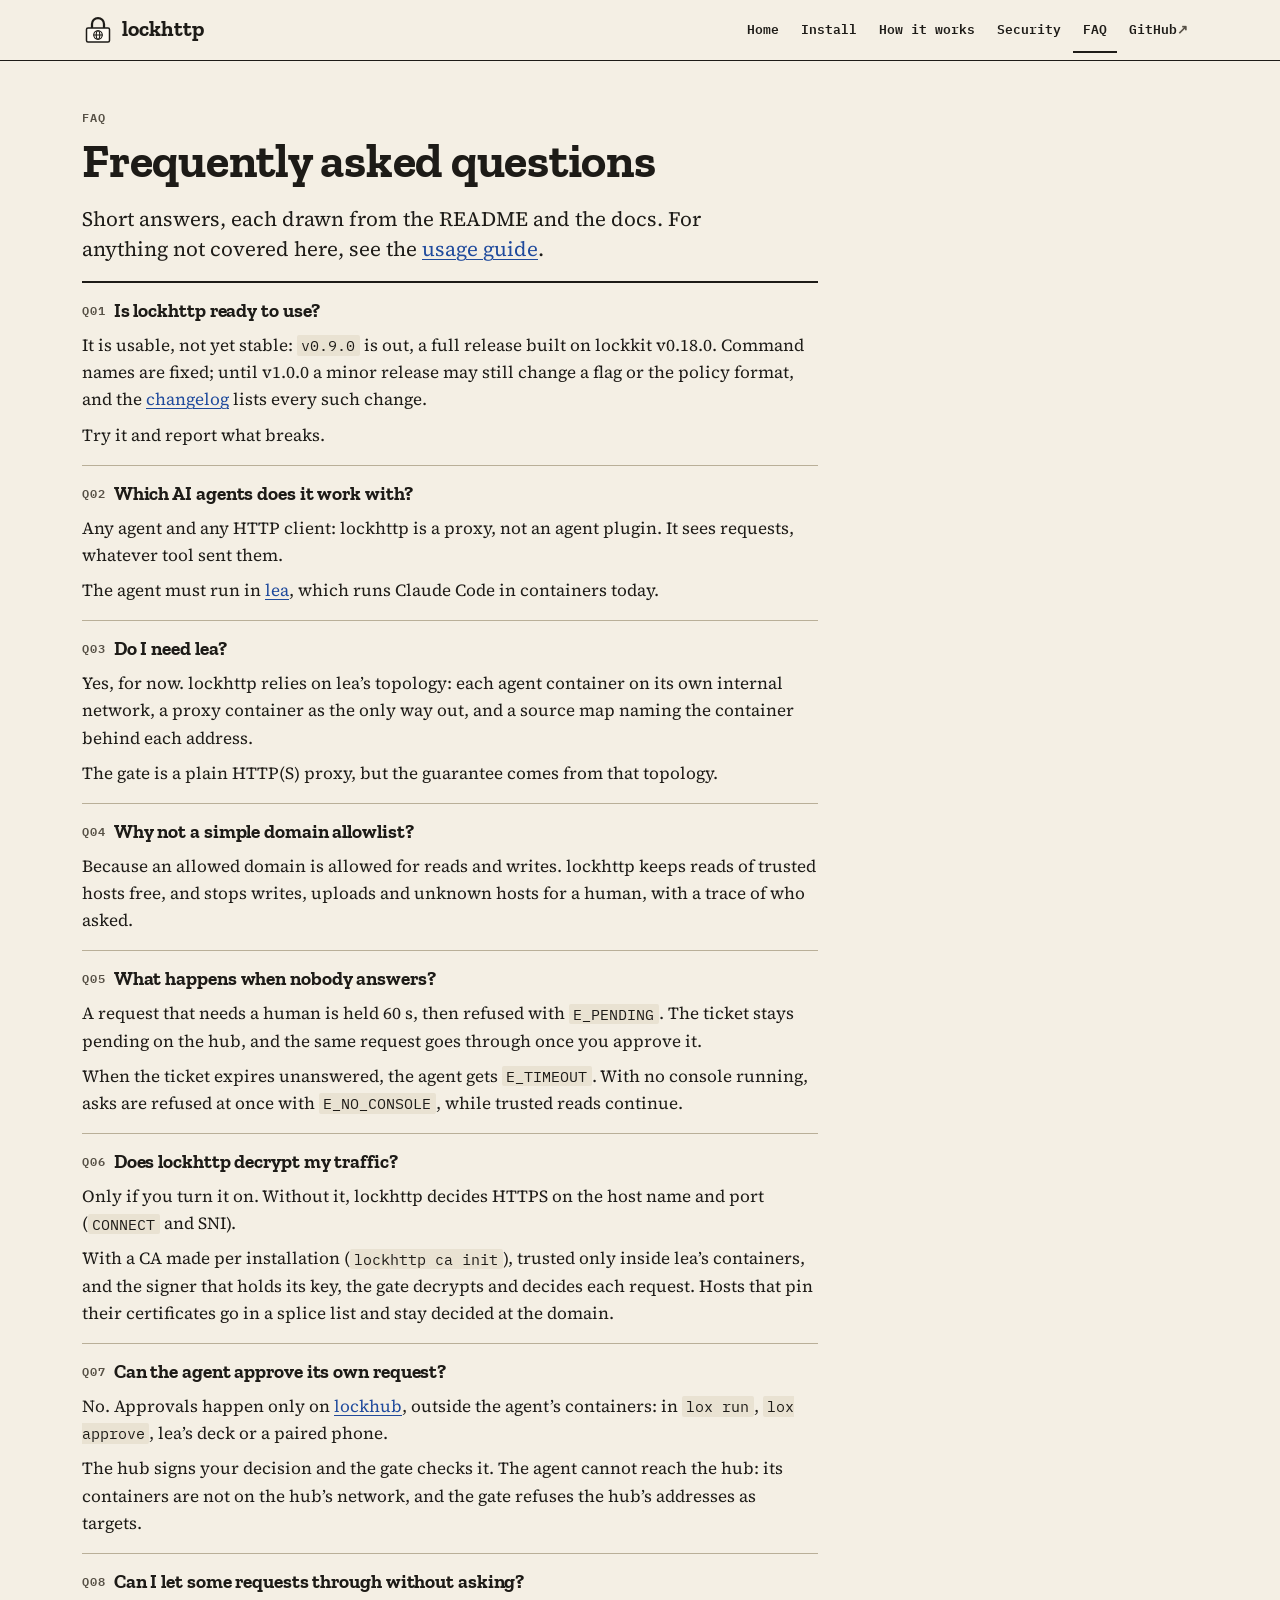
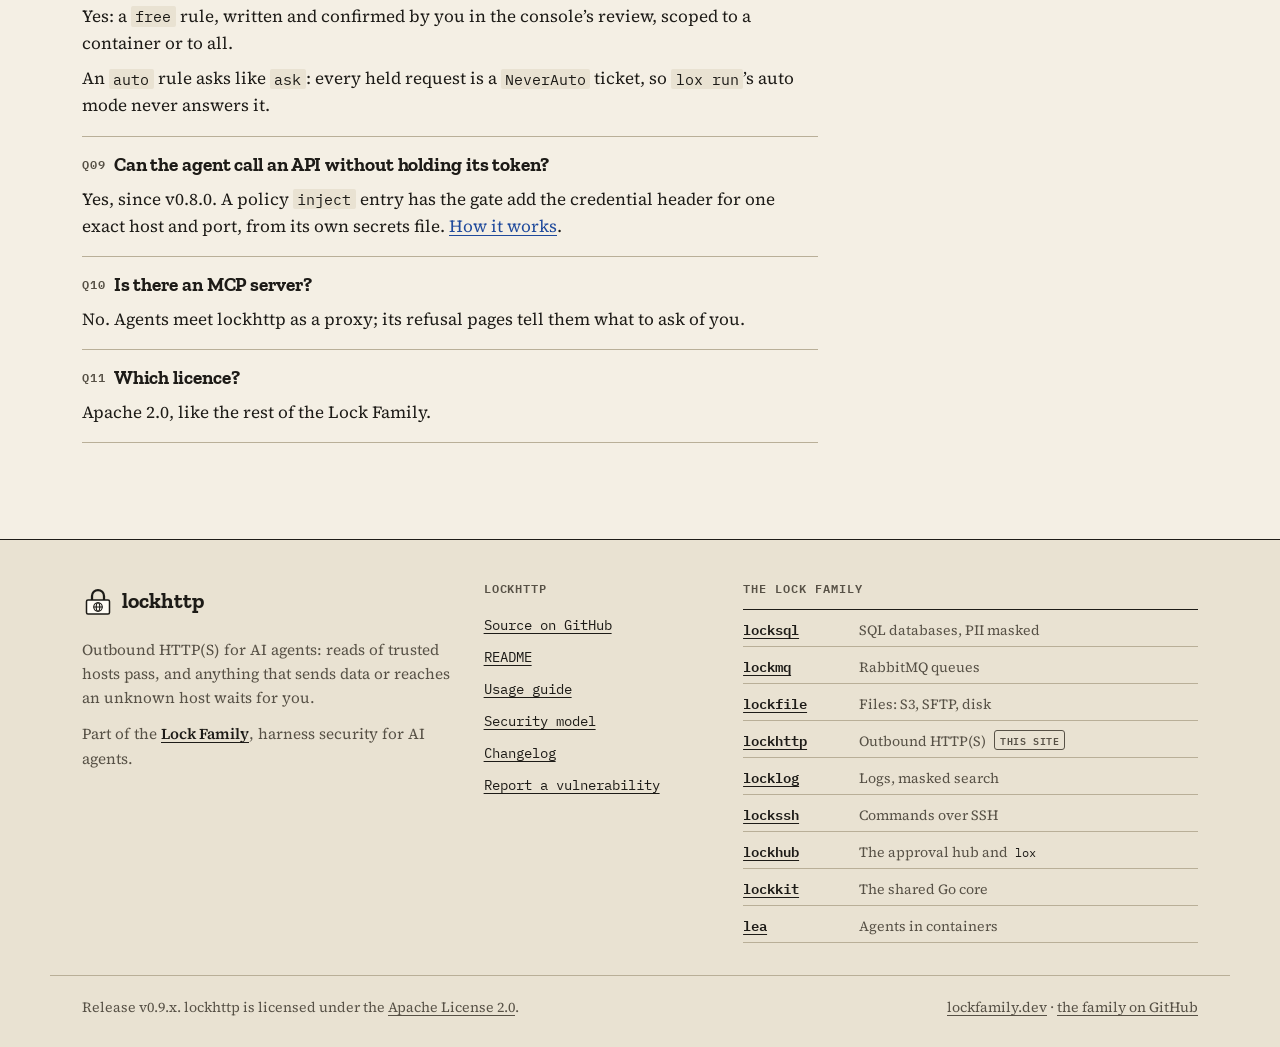
==== site/faq/index.html @ b7f98ff8 "chore(release): prepare v0.9.0 Move the Unreleased changelog entries to 0.9.0 with the breaking and " ====
<!doctype html>
<html lang="en">
<head>
  <meta charset="utf-8">
  <meta name="viewport" content="width=device-width, initial-scale=1">
  <title>lockhttp FAQ</title>
  <meta name="description" content="Short answers about lockhttp: lea, agents, allowlists, unanswered requests, TLS decryption, self-approval, free rules, credentials and the licence.">
  <meta name="color-scheme" content="light dark">
  <meta name="theme-color" content="#f4efe4" media="(prefers-color-scheme: light)">
  <meta name="theme-color" content="#16140f" media="(prefers-color-scheme: dark)">
  <link rel="canonical" href="https://lockhttp.com/faq/">
  <meta property="og:type" content="website">
  <meta property="og:site_name" content="lockhttp">
  <meta property="og:title" content="lockhttp FAQ">
  <meta property="og:description" content="Short answers about lockhttp: lea, agents, allowlists, unanswered requests, TLS decryption, self-approval, free rules, credentials and the licence.">
  <meta property="og:url" content="https://lockhttp.com/faq/">
  <meta property="og:image" content="https://lockhttp.com/assets/og.png">
  <meta property="og:image:type" content="image/png">
  <meta property="og:image:width" content="1200">
  <meta property="og:image:height" content="630">
  <meta property="og:image:alt" content="lockhttp: your agent browses, you hold the key.">
  <meta property="og:locale" content="en_US">
  <meta name="twitter:card" content="summary_large_image">
  <meta name="twitter:title" content="lockhttp FAQ">
  <meta name="twitter:description" content="Short answers about lockhttp: lea, agents, allowlists, unanswered requests, TLS decryption, self-approval, free rules, credentials and the licence.">
  <meta name="twitter:image" content="https://lockhttp.com/assets/og.png">
  <meta name="twitter:image:alt" content="lockhttp: your agent browses, you hold the key.">
  <link rel="icon" href="../assets/logo.svg" type="image/svg+xml">
  <link rel="apple-touch-icon" href="../assets/apple-touch-icon.png">
  <link rel="preload" href="../assets/fonts/zilla-slab-700.woff2" as="font" type="font/woff2" crossorigin>
  <link rel="preload" href="../assets/fonts/source-serif-4-400.woff2" as="font" type="font/woff2" crossorigin>
  <link rel="stylesheet" href="../assets/tokens.css">
  <link rel="stylesheet" href="../assets/lock-site.css">
  <script src="../assets/anchors.js" defer></script>
  <script src="../assets/copy.js" defer></script>
</head>
<body>
  <a class="skip-link" href="#main">Skip to content</a>
  <header class="site-header">
    <div class="wrap">
      <a class="brand" href="../"><img src="../assets/logo.svg" alt="" width="32" height="32"><span class="wordmark">lockhttp</span></a>
      <nav class="site-nav" aria-label="Main">
        <ul>
          <li><a href="../">Home</a></li>
          <li><a href="../install/">Install</a></li>
          <li><a href="../how-it-works/">How it works</a></li>
          <li><a href="../security/">Security</a></li>
          <li><a href="../faq/" aria-current="page">FAQ</a></li>
          <li><a href="https://github.com/DavidGodefroid/lockhttp">GitHub</a></li>
        </ul>
      </nav>
    </div>
  </header>
  <main id="main" tabindex="-1">
    <div class="wrap">

<p class="eyebrow">FAQ</p>
<h1>Frequently asked questions</h1>
<p class="lead prose">Short answers, each drawn from the README and the docs. For anything not covered here, see the <a href="https://github.com/DavidGodefroid/lockhttp/blob/main/docs/usage.md">usage guide</a>.</p>
<div class="faq prose">
<section aria-labelledby="ready">
  <h2 id="ready">Is lockhttp ready to use?</h2>
  <p>It is usable, not yet stable: <code>v0.9.0</code> is out, a full release built on lockkit v0.18.0. Command names are fixed; until v1.0.0 a minor release may still change a flag or the policy format, and the <a href="https://github.com/DavidGodefroid/lockhttp/blob/main/CHANGELOG.md">changelog</a> lists every such change.</p>
  <p>Try it and report what breaks.</p>
</section>
<section aria-labelledby="agents">
  <h2 id="agents">Which AI agents does it work with?</h2>
  <p>Any agent and any HTTP client: lockhttp is a proxy, not an agent plugin. It sees requests, whatever tool sent them.</p>
  <p>The agent must run in <a href="https://github.com/DavidGodefroid/lea">lea</a>, which runs Claude Code in containers today.</p>
</section>
<section aria-labelledby="lea">
  <h2 id="lea">Do I need lea?</h2>
  <p>Yes, for now. lockhttp relies on lea’s topology: each agent container on its own internal network, a proxy container as the only way out, and a source map naming the container behind each address.</p>
  <p>The gate is a plain HTTP(S) proxy, but the guarantee comes from that topology.</p>
</section>
<section aria-labelledby="allowlist">
  <h2 id="allowlist">Why not a simple domain allowlist?</h2>
  <p>Because an allowed domain is allowed for reads and writes. lockhttp keeps reads of trusted hosts free, and stops writes, uploads and unknown hosts for a human, with a trace of who asked.</p>
</section>
<section aria-labelledby="unanswered">
  <h2 id="unanswered">What happens when nobody answers?</h2>
  <p>A request that needs a human is held 60 s, then refused with <code>E_PENDING</code>. The ticket stays pending on the hub, and the same request goes through once you approve it.</p>
  <p>When the ticket expires unanswered, the agent gets <code>E_TIMEOUT</code>. With no console running, asks are refused at once with <code>E_NO_CONSOLE</code>, while trusted reads continue.</p>
</section>
<section aria-labelledby="decrypt">
  <h2 id="decrypt">Does lockhttp decrypt my traffic?</h2>
  <p>Only if you turn it on. Without it, lockhttp decides HTTPS on the host name and port (<code>CONNECT</code> and SNI).</p>
  <p>With a CA made per installation (<code>lockhttp ca init</code>), trusted only inside lea’s containers, and the signer that holds its key, the gate decrypts and decides each request. Hosts that pin their certificates go in a splice list and stay decided at the domain.</p>
</section>
<section aria-labelledby="self">
  <h2 id="self">Can the agent approve its own request?</h2>
  <p>No. Approvals happen only on <a href="https://github.com/DavidGodefroid/lockhub">lockhub</a>, outside the agent’s containers: in <code>lox run</code>, <code>lox approve</code>, lea’s deck or a paired phone.</p>
  <p>The hub signs your decision and the gate checks it. The agent cannot reach the hub: its containers are not on the hub’s network, and the gate refuses the hub’s addresses as targets.</p>
</section>
<section aria-labelledby="free">
  <h2 id="free">Can I let some requests through without asking?</h2>
  <p>Yes: a <code>free</code> rule, written and confirmed by you in the console’s review, scoped to a container or to all.</p>
  <p>An <code>auto</code> rule asks like <code>ask</code>: every held request is a <code>NeverAuto</code> ticket, so <code>lox run</code>’s auto mode never answers it.</p>
</section>
<section aria-labelledby="tokens">
  <h2 id="tokens">Can the agent call an API without holding its token?</h2>
  <p>Yes, since v0.8.0. A policy <code>inject</code> entry has the gate add the credential header for one exact host and port, from its own secrets file. <a href="../how-it-works/#inject">How it works</a>.</p>
</section>
<section aria-labelledby="mcp">
  <h2 id="mcp">Is there an MCP server?</h2>
  <p>No. Agents meet lockhttp as a proxy; its refusal pages tell them what to ask of you.</p>
</section>
<section aria-labelledby="licence">
  <h2 id="licence">Which licence?</h2>
  <p>Apache 2.0, like the rest of the Lock Family.</p>
</section>
</div>

    </div>
  </main>
  <footer class="site-footer">
    <div class="wrap footer-grid">
      <div class="footer-about">
        <a class="brand" href="../"><img src="../assets/logo.svg" alt="" width="32" height="32"><span class="wordmark">lockhttp</span></a>
        <p>Outbound HTTP(S) for AI agents: reads of trusted hosts pass, and anything that sends data or reaches an unknown host waits for you.</p>
        <p class="family-link">Part of the <a href="https://lockfamily.dev">Lock Family</a>, harness security for AI agents.</p>
      </div>
      <nav aria-labelledby="footer-lock">
        <h2 id="footer-lock">lockhttp</h2>
        <ul>
          <li><a href="https://github.com/DavidGodefroid/lockhttp">Source on GitHub</a></li>
          <li><a href="https://github.com/DavidGodefroid/lockhttp/blob/main/README.md">README</a></li>
          <li><a href="https://github.com/DavidGodefroid/lockhttp/blob/main/docs/usage.md">Usage guide</a></li>
          <li><a href="https://github.com/DavidGodefroid/lockhttp/blob/main/docs/security-model.md">Security model</a></li>
          <li><a href="https://github.com/DavidGodefroid/lockhttp/blob/main/CHANGELOG.md">Changelog</a></li>
          <li><a href="https://github.com/DavidGodefroid/lockhttp/blob/main/SECURITY.md">Report a vulnerability</a></li>
        </ul>
      </nav>
      <nav class="family-strip" aria-labelledby="footer-family">
        <h2 id="footer-family">The Lock Family</h2>
        <ul>
          <li data-lock="locksql"><a href="https://github.com/DavidGodefroid/locksql">locksql</a><span>SQL databases, PII masked</span></li>
          <li data-lock="lockmq"><a href="https://github.com/DavidGodefroid/lockmq">lockmq</a><span>RabbitMQ queues</span></li>
          <li data-lock="lockfile"><a href="https://github.com/DavidGodefroid/lockfile">lockfile</a><span>Files: S3, SFTP, disk</span></li>
          <li data-lock="lockhttp" aria-current="true"><a href="https://github.com/DavidGodefroid/lockhttp">lockhttp</a><span>Outbound HTTP(S)</span></li>
          <li data-lock="locklog"><a href="https://github.com/DavidGodefroid/locklog">locklog</a><span>Logs, masked search</span></li>
          <li data-lock="lockssh"><a href="https://github.com/DavidGodefroid/lockssh">lockssh</a><span>Commands over SSH</span></li>
          <li data-lock="lockhub"><a href="https://github.com/DavidGodefroid/lockhub">lockhub</a><span>The approval hub and <code>lox</code></span></li>
          <li data-lock="lockkit"><a href="https://github.com/DavidGodefroid/lockkit">lockkit</a><span>The shared Go core</span></li>
          <li data-lock="lea"><a href="https://github.com/DavidGodefroid/lea">lea</a><span>Agents in containers</span></li>
        </ul>
      </nav>
    </div>
    <div class="wrap footer-bottom">
      <p>Release v0.9.x. lockhttp is licensed under the <a href="https://github.com/DavidGodefroid/lockhttp/blob/main/LICENSE">Apache License 2.0</a>.</p>
      <p><a href="https://lockfamily.dev">lockfamily.dev</a> · <a href="https://github.com/DavidGodefroid/lockfamily">the family on GitHub</a></p>
    </div>
  </footer>
</body>
</html>
---- site/assets/tokens.css ----
/* Lock Family identity tokens: "the signed ticket".
   Fonts, colours, spacing for lockfamily.dev and the per-tool sites.
   Self-hosted fonts (SIL OFL 1.1, assets/fonts/), no third-party request.
   docs/identity.md documents every token; tests/test_site.py keeps the
   two in step and checks the WCAG AA contrast of the pairs it lists. */

@font-face {
  font-family: "Zilla Slab";
  src: url("fonts/zilla-slab-700.woff2") format("woff2");
  font-weight: 700; font-style: normal; font-display: swap;
}
@font-face {
  font-family: "Source Serif 4";
  src: url("fonts/source-serif-4-400.woff2") format("woff2");
  font-weight: 400; font-style: normal; font-display: swap;
}
@font-face {
  font-family: "Source Serif 4";
  src: url("fonts/source-serif-4-400-italic.woff2") format("woff2");
  font-weight: 400; font-style: italic; font-display: swap;
}
@font-face {
  font-family: "Source Serif 4";
  src: url("fonts/source-serif-4-600.woff2") format("woff2");
  font-weight: 600; font-style: normal; font-display: swap;
}
@font-face {
  font-family: "IBM Plex Mono";
  src: url("fonts/ibm-plex-mono-400.woff2") format("woff2");
  font-weight: 400; font-style: normal; font-display: swap;
}
@font-face {
  font-family: "IBM Plex Mono";
  src: url("fonts/ibm-plex-mono-600.woff2") format("woff2");
  font-weight: 600; font-style: normal; font-display: swap;
}

:root {
  /* type */
  --font-display: "Zilla Slab", "Rockwell", "Roboto Slab", Georgia, serif;
  --font-text: "Source Serif 4", "Iowan Old Style", "Palatino Linotype", Georgia, serif;
  --font-mono: "IBM Plex Mono", ui-monospace, SFMono-Regular, Menlo, Consolas, monospace;

  /* paper (light): a printed ticket on a desk */
  --paper: #f4efe4;    /* page */
  --paper-2: #e9e2d2;  /* stub, tinted bands */
  --card: #fffcf5;     /* the ticket's face */
  --ink: #1d1b17;      /* text, logos */
  --ink-2: #575146;    /* secondary text, control borders */
  --rule: #b9af98;     /* ledger lines, perforations (decorative) */
  --sign: #1f4a9c;     /* signature ink: links, a human's decision */
  --stamp: #a8201a;    /* the denial stamp */
  --auto: #2d6a35;     /* approved by a rule */
  --asked: #8a5300;    /* waiting for you */
  --mask: #0e6158;     /* masked values, the hub */
  --agent: #2a55a8;    /* the agent's request */
  --term-bg: #1a1814;  /* lox run: a real terminal, dark in both themes */
  --term-text: #e2e8f0;
  --term-dim: #94a3b8;

  /* space: a 4px base */
  --s-1: 4px; --s-2: 8px; --s-3: 12px; --s-4: 16px;
  --s-5: 24px; --s-6: 32px; --s-7: 48px; --s-8: 72px;
  --gutter: 16px;
  --measure: 40rem;
  --radius: 3px;       /* paper has corners */
  --rule-w: 1px;
  --perf: 2px dashed var(--rule);
  color-scheme: light;
}

/* carbon (dark): designed on its own, a carbon copy, warm, not navy */
@media (prefers-color-scheme: dark) {
  :root {
    --paper: #16140f;
    --paper-2: #1f1c16;
    --card: #25221b;
    --ink: #ede6d6;
    --ink-2: #b2a994;
    --rule: #4a4438;
    --sign: #a3bdff;
    --stamp: #ff9384;
    --auto: #7fcf8a;
    --asked: #e8b860;
    --mask: #6fd9c8;
    --agent: #89b4fa;
    --term-bg: #0e0d0a;
    color-scheme: dark;
  }
}

@media (min-width: 768px) { :root { --gutter: 32px; } }
---- site/assets/lock-site.css ----
/* lock-site.css: the shared stylesheet of the Lock sites (locksql, lockmq,
   lockfile, lockhttp, locklog). Identical bytes in every Lock repo.

   The family identity, "a printed ticket that a human signs":
   lockfamily/docs/identity.md. Link tokens.css first (fonts, colours,
   space), then this file. No build step, no third-party request.

   It styles the shared shell (header, hero, install box, footer, family
   strip) and every content class the Lock sites use, under their old names,
   so a site migrates by swapping the stylesheet and its header, hero and
   footer, not by rewriting its pages. See the kit's KIT.md. */

/* ---------- base ---------- */

*, *::before, *::after { box-sizing: border-box; }
html { -webkit-text-size-adjust: 100%; text-size-adjust: 100%; }
body {
  margin: 0;
  background: var(--paper);
  color: var(--ink);
  font: 400 1.0625rem/1.6 var(--font-text);
  font-kerning: normal;
  overflow-wrap: break-word;
  overflow-x: hidden;
}
img, svg, video { max-width: 100%; height: auto; }
a { color: var(--sign); text-underline-offset: 3px; text-decoration-thickness: 1px; }
a:hover { text-decoration-thickness: 2px; }
:focus-visible { outline: 3px solid var(--sign); outline-offset: 3px; }
[id] { scroll-margin-top: 5rem; }

h1, h2, h3 {
  font-family: var(--font-display); font-weight: 700; line-height: 1.12;
  letter-spacing: -0.005em; text-wrap: balance;
}
h1 { font-size: clamp(2rem, 1.4rem + 2.6vw, 3rem); margin: var(--s-7) 0 var(--s-4); max-width: 24ch; }
h2 { font-size: clamp(1.5rem, 1.2rem + 1.2vw, 2.1rem); margin: var(--s-8) 0 var(--s-4); max-width: 30ch; }
h3 { font-size: 1.25rem; margin: var(--s-6) 0 var(--s-2); }
h1 code, h2 code, h3 code { font-size: 0.82em; font-weight: 600; }
p, ul, ol { margin: 0 0 var(--s-4); }
li + li { margin-top: var(--s-1); }
strong { font-weight: 600; }

code, kbd, pre { font-family: var(--font-mono); }
code { font-size: 0.86em; }
:not(pre) > code {
  padding: 0.05em 0.3em; border-radius: 2px;
  background: var(--paper-2); color: var(--ink);
  overflow-wrap: anywhere;
}
kbd {
  display: inline-block; padding: 0 0.4em; line-height: 1.4; font-size: 0.86em;
  border: 1px solid var(--ink-2); border-bottom-width: 2px; border-radius: var(--radius);
  background: var(--card); color: var(--ink);
}

.wrap { width: 100%; max-width: 1180px; margin: 0 auto; padding: 0 var(--gutter); }
main { display: block; outline: none; padding-bottom: var(--s-7); counter-reset: clause; }
.prose { max-width: 44rem; }
.prose > :last-child { margin-bottom: 0; }

/* A printed form's label: mono, small, spaced capitals. */
.label, .eyebrow, caption, .site-footer h2 {
  font: 600 0.75rem/1.4 var(--font-mono); letter-spacing: 0.08em; text-transform: uppercase; color: var(--ink-2);
}

.visually-hidden {
  position: absolute !important; width: 1px; height: 1px; margin: -1px; padding: 0; border: 0;
  overflow: hidden; clip: rect(0 0 0 0); white-space: nowrap;
}
.skip-link {
  position: absolute; left: var(--s-2); top: -60px; z-index: 100;
  background: var(--ink); color: var(--paper); padding: var(--s-2) var(--s-3);
  font: 600 0.9rem var(--font-mono);
}
.skip-link:focus { top: var(--s-2); }

/* ---------- header: a ruled band, like a form's letterhead ---------- */

.site-header { position: sticky; top: 0; z-index: 50; background: var(--paper); border-bottom: 1px solid var(--ink); }
.site-header .wrap {
  display: flex; flex-wrap: wrap; align-items: center; justify-content: space-between;
  gap: 0 var(--s-5); min-height: 60px;
}
.brand {
  display: inline-flex; align-items: center; gap: var(--s-2); min-height: 44px;
  color: var(--ink); text-decoration: none; flex: none;
}
.brand img { width: 32px; height: 32px; }
.wordmark { font: 700 1.35rem/1 var(--font-display); letter-spacing: 0; color: var(--ink); }
.wordmark span { color: inherit; }
.brand:hover .wordmark { text-decoration: underline; text-decoration-thickness: 2px; text-underline-offset: 4px; }

.site-nav ul { display: flex; gap: 2px; margin: 0; padding: 0; list-style: none; }
.site-nav li + li { margin-top: 0; }
.site-nav a {
  display: inline-flex; align-items: center; min-height: 44px; padding: 0 10px;
  color: var(--ink); text-decoration: none; white-space: nowrap;
  font: 600 0.8rem/1.4 var(--font-mono);
  border-bottom: 2px solid transparent; margin-bottom: -1px;
}
.site-nav a:hover { text-decoration: underline; }
.site-nav a[aria-current="page"] { border-bottom-color: var(--ink); }
.site-nav a[href^="http"]::after { content: " \2197"; color: var(--ink-2); }

/* Phones: the brand on one row, the navigation on a second row that scrolls
   sideways in its own box (a fade on the right edge hints at more links). */
@media (max-width: 47.99rem) {
  .site-header .wrap { padding-top: var(--s-1); }
  .site-nav { width: calc(100% + 2 * var(--gutter)); margin: 0 calc(-1 * var(--gutter)); border-top: 1px solid var(--rule); }
  .site-nav ul {
    overflow-x: auto; padding: 0 2.5rem 0 calc(var(--gutter) - 10px); scrollbar-width: none;
    -webkit-mask-image: linear-gradient(to right, #000 calc(100% - 2.5rem), transparent);
    mask-image: linear-gradient(to right, #000 calc(100% - 2.5rem), transparent);
  }
  .site-nav ul::-webkit-scrollbar { display: none; }
  .site-nav li { flex: none; }
}

/* ---------- page head (h1 of an inner page) ---------- */

main > .wrap > h1:first-child, main > .wrap > .eyebrow:first-child { margin-top: var(--s-7); }
main > .wrap > .eyebrow:first-child + h1 { margin-top: var(--s-2); }
.lead { font-size: clamp(1.1rem, 1rem + 0.35vw, 1.3rem); line-height: 1.5; max-width: 40rem; color: var(--ink); }
.prose .lead, .lead.prose { margin-bottom: var(--s-4); }

/* ---------- sections: numbered, like the clauses of a document ---------- */

main section > h2:not(.visually-hidden) { padding-top: var(--s-2); border-top: 2px solid var(--ink); max-width: none; }
main section > h2:not(.visually-hidden)::before {
  counter-increment: clause; content: counter(clause, decimal-leading-zero);
  display: block; margin-bottom: var(--s-3);
  font: 600 0.75rem/1.4 var(--font-mono); letter-spacing: 0.08em; color: var(--ink-2);
}
main section > h2:not(.visually-hidden) > .heading-anchor { font-family: var(--font-mono); }

/* ---------- hero ---------- */

.hero {
  display: grid; gap: var(--s-6); align-items: start;
  padding: clamp(var(--s-6), 6vw, var(--s-8)) 0 var(--s-5);
}
.hero > * { min-width: 0; }
@media (min-width: 980px) {
  .hero:has(> .hero-aside) { grid-template-columns: minmax(0, 1.12fr) minmax(0, 1fr); gap: var(--s-7); }
}
.hero h1 { font-size: clamp(2.2rem, 1.3rem + 3.4vw, 3.6rem); line-height: 1.04; margin: var(--s-3) 0 var(--s-5); max-width: 16ch; }
.hero h1 .key { color: var(--sign); }
.hero .lead { margin-bottom: var(--s-5); }
.hero .intro { color: var(--ink-2); max-width: 40rem; }
.hero-aside { margin: 0; }
@media (min-width: 980px) { .hero-aside { margin-top: var(--s-7); } }

.eyebrow { margin: 0; }
.eyebrow a { color: inherit; text-decoration: none; }
.eyebrow a:hover { color: var(--ink); text-decoration: underline; }
.badge {
  display: inline-block; margin-right: var(--s-2); padding: 1px 6px;
  border: 1px solid var(--ink); border-radius: var(--radius);
  color: var(--ink); background: var(--card); letter-spacing: 0.04em;
}

.actions { display: flex; flex-wrap: wrap; gap: var(--s-2); margin: var(--s-5) 0; }
.button {
  display: inline-flex; align-items: center; min-height: 44px; padding: 0 var(--s-4);
  border: 1px solid var(--ink); border-radius: var(--radius);
  background: var(--card); color: var(--ink); text-decoration: none;
  font: 600 0.85rem/1.2 var(--font-mono);
}
.button:hover { background: var(--paper-2); text-decoration: underline; }
.button.primary { background: var(--ink); color: var(--paper); }
.button.primary:hover { background: var(--ink); color: var(--paper); text-decoration: underline; }
.button[href^="http"]::after { content: "\00a0\2197"; }

/* One line under the hero: the family and its one hub. */
.hub-line, .family-line {
  max-width: 44rem; margin: 0; padding: var(--s-3) 0 0; border-top: var(--perf);
  color: var(--ink-2); font-size: 0.95rem;
}
.hub-line a, .family-line a { color: var(--ink); }
.hub-line code { background: var(--card); }

.facts { display: flex; flex-wrap: wrap; gap: var(--s-2); margin: var(--s-4) 0 0; padding: 0; list-style: none; }
.facts li {
  margin: 0; padding: 2px 8px; border: 1px solid var(--rule); border-radius: var(--radius);
  font: 0.78rem/1.6 var(--font-mono); color: var(--ink-2); background: var(--card);
}

/* ---------- install box: a terminal with a Copy button (assets/copy.js) ---------- */

.install { max-width: 40rem; margin: 0 0 var(--s-4); }
.install-head {
  display: flex; align-items: center; justify-content: space-between; gap: var(--s-3);
  min-height: 40px; padding: 0 var(--s-2) 0 var(--s-4);
  background: var(--term-bg); color: var(--term-dim);
  border: 1px solid var(--ink); border-bottom: 1px dashed #4a4438; border-radius: var(--radius) var(--radius) 0 0;
  font: 600 0.72rem/1.4 var(--font-mono); letter-spacing: 0.08em; text-transform: uppercase;
}
.install pre {
  margin: 0; border: 1px solid var(--ink); border-top: 0; border-radius: 0 0 var(--radius) var(--radius);
  font-size: 0.86rem; line-height: 1.75; padding: var(--s-3) var(--s-4);
}
.install .cmd::before { content: "$ "; color: var(--term-dim); user-select: none; -webkit-user-select: none; }
.install-note { margin: var(--s-2) 0 0; font-size: 0.92rem; color: var(--ink-2); }
.copy {
  display: inline-flex; align-items: center; gap: 6px; min-height: 32px; padding: 0 10px;
  border: 1px solid #575146; border-radius: var(--radius); background: transparent; color: var(--term-text);
  font: 600 0.75rem/1 var(--font-mono); letter-spacing: 0.04em; text-transform: none; cursor: pointer;
}
.copy:hover { border-color: var(--term-text); }
.copy:focus-visible { outline: 3px solid #a3bdff; outline-offset: 2px; }
.copy[data-state="done"] { color: #7fcf8a; border-color: #7fcf8a; }
.copy[data-state="fail"] { color: #e8b860; border-color: #e8b860; }

/* ---------- code, terminals, diagrams ---------- */

pre {
  margin: 0 0 var(--s-5); padding: var(--s-3) var(--s-4); max-width: 100%; overflow-x: auto;
  background: var(--term-bg); color: var(--term-text);
  border: 1px solid var(--rule); border-radius: var(--radius);
  font-size: 0.82rem; line-height: 1.6; tab-size: 4;
}
pre code { font-size: inherit; color: inherit; background: none; padding: 0; }
pre:focus-visible { outline-offset: 3px; }
pre.term { border-color: var(--ink); }
.cmt, .term .c { color: var(--term-dim); }
/* An ASCII diagram is a drawing on paper, not a terminal. */
pre.diagram {
  background: var(--card); color: var(--ink); border: 1px solid var(--ink);
  line-height: 1.2; font-size: 0.8rem;
  /* The family's Latin-subset mono has no box-drawing glyphs: a system mono
     that has them keeps the boxes aligned. */
  font-family: Menlo, Consolas, "DejaVu Sans Mono", "Liberation Mono", ui-monospace, monospace;
}

figure { margin: 0 0 var(--s-5); }
figcaption { margin-top: var(--s-2); font-size: 0.92rem; color: var(--ink-2); max-width: 44rem; }

blockquote {
  margin: var(--s-5) 0; padding: var(--s-2) 0 var(--s-2) var(--s-4); max-width: 44rem;
  border-left: 3px double var(--sign);
  font: 400 italic 1.2rem/1.5 var(--font-text); color: var(--ink);
}
blockquote p { margin: 0; }

.notice {
  display: block; max-width: 44rem; margin: 0 0 var(--s-4); padding: var(--s-3) var(--s-4);
  background: var(--card); border: 1px solid var(--ink); border-left-width: 4px; border-radius: var(--radius);
  font-size: 0.98rem;
}
.notice > :last-child { margin-bottom: 0; }

/* ---------- the ticket (optional hero aside), from lockfamily ---------- */

.ticket { margin: 0; position: relative; }
.ticket-face, .ticket-stub { background: var(--card); border: 1px solid var(--ink); position: relative; }
.ticket-face { padding: var(--s-4) var(--s-4) var(--s-5); border-bottom: 0; border-radius: var(--radius) var(--radius) 0 0; }
.ticket-stub {
  padding: var(--s-4); border-top: var(--perf); border-radius: 0 0 var(--radius) var(--radius);
  font-size: 0.92rem; color: var(--ink-2);
}
.ticket-stub p { margin: 0 0 var(--s-2); }
.ticket-stub p:last-child { margin: 0; }
.ticket-stub::before, .ticket-stub::after {
  content: ""; position: absolute; top: -11px; width: 20px; height: 20px; border-radius: 50%;
  background: var(--paper); border: 1px solid var(--ink);
}
.ticket-stub::before { left: -11px; clip-path: inset(0 0 0 50%); }
.ticket-stub::after { right: -11px; clip-path: inset(0 50% 0 0); }
.ticket-head {
  display: flex; flex-wrap: wrap; justify-content: space-between; gap: var(--s-1) var(--s-3);
  margin: 0 0 var(--s-3); padding-bottom: var(--s-2); border-bottom: 2px solid var(--ink);
  font: 600 0.8rem/1.4 var(--font-mono); letter-spacing: 0.06em; text-transform: uppercase;
}
.ticket-fields { margin: 0; display: grid; grid-template-columns: repeat(2, minmax(0, 1fr)); gap: 0 var(--s-4); }
.ticket-fields > div { padding: var(--s-2) 0; border-bottom: 1px solid var(--rule); min-width: 0; }
.ticket-fields .wide { grid-column: 1 / -1; }
.ticket-fields dt { font: 600 0.7rem/1.4 var(--font-mono); letter-spacing: 0.08em; text-transform: uppercase; color: var(--ink-2); }
.ticket-fields dd { margin: 2px 0 0; font-size: 0.98rem; }
.ticket-fields code { font-size: 0.82rem; white-space: pre-wrap; background: none; padding: 0; }
.ticket figcaption { margin-top: var(--s-3); }
.masked { color: var(--mask); font-weight: 600; }
.stamp {
  display: inline-block; margin: var(--s-4) 0 0; padding: var(--s-1) var(--s-3);
  border: 3px double var(--sign); color: var(--sign); border-radius: var(--radius);
  font: 600 0.9rem/1.5 var(--font-mono); letter-spacing: 0.06em; text-transform: uppercase;
  transform: rotate(-3deg); transform-origin: left center;
  animation: stamp 0.5s cubic-bezier(.2, 1.4, .4, 1) 0.8s both;
}
.stamp.denied { border-color: var(--stamp); color: var(--stamp); }
.stamp kbd { text-transform: none; font-size: 0.85em; border-color: var(--sign); color: var(--sign); }
@keyframes stamp { from { opacity: 0; transform: rotate(-3deg) scale(1.6); } to { opacity: 1; transform: rotate(-3deg) scale(1); } }

/* ---------- demo (video, image, animated SVG) ---------- */

.demo-section { margin-top: var(--s-6); }
/* The demo spans the page column, never taller than the window minus the
   header, so it is seen whole. */
figure.demo {
  width: min(100%, calc((100vh - 7rem) * 1700 / 940));
  width: min(100%, calc((100svh - 7rem) * 1700 / 940));
  margin: 0 auto var(--s-5);
}
figure.demo video, figure.demo img {
  display: block; width: 100%; height: auto;
  border: 1px solid var(--ink); border-radius: var(--radius); background: var(--term-bg);
}
figure.demo video { aspect-ratio: 1700 / 940; }
figure.demo figcaption { margin: var(--s-3) auto 0; max-width: 46rem; text-align: center; }
.demo-link { display: block; border-radius: var(--radius); }
.demo-frame { border-radius: var(--radius); background: var(--term-bg); }
.demo-hint { display: none; }
@media (max-width: 40rem) {
  .demo-frame { overflow-x: auto; overscroll-behavior-x: contain; }
  .demo-frame img { width: 56.25rem; max-width: none; }
  .demo-hint { display: block; margin: var(--s-2) 0 0; color: var(--ink-2); font-size: 0.9rem; text-align: center; }
}

/* ---------- lists of things: ledgers (rows between rules), not cards ---------- */

.cards {
  display: grid; gap: 0 var(--s-6); margin: var(--s-5) 0 var(--s-4); padding: 0; list-style: none;
  grid-template-columns: repeat(auto-fill, minmax(min(100%, 20rem), 1fr));
  border-top: 1px solid var(--ink);
}
.cards.cols-3 { grid-template-columns: repeat(auto-fill, minmax(min(100%, 17rem), 1fr)); }
.cards > li {
  position: relative; margin: 0; padding: var(--s-4) 0 var(--s-4) 2.6rem;
  border-bottom: 1px solid var(--rule);
}
.cards .icon {
  position: absolute; left: 0; top: var(--s-4); width: 1.8rem; height: 1.8rem;
  display: grid; place-items: center; font-size: 1.05rem; line-height: 1;
  border: 1px solid var(--rule); border-radius: var(--radius); background: var(--card);
  filter: grayscale(1); opacity: 0.85;
}
.cards > li:not(:has(.icon)) { padding-left: 0; }
.cards h3 { margin: 0 0 var(--s-1); font: 600 1rem/1.4 var(--font-mono); }
.cards h3 a { color: var(--ink); }
.cards p { margin: 0; color: var(--ink-2); font-size: 0.98rem; }
.cards p + p { margin-top: var(--s-2); }

/* The family as cards (older pages): name, line, "you are here". */
.cards.family { grid-template-columns: repeat(auto-fill, minmax(min(100%, 15rem), 1fr)); }
.cards.family > li[aria-current] h3 a { color: var(--ink); }
.here {
  display: inline-block; margin-left: var(--s-2); padding: 0 6px; vertical-align: 1px;
  border: 1px solid var(--ink); border-radius: var(--radius);
  font: 600 0.68rem/1.6 var(--font-mono); letter-spacing: 0.06em; text-transform: uppercase; color: var(--ink);
}

/* Numbered steps: a ledger with mono numbers. */
ol.steps { list-style: none; padding: 0; counter-reset: st; border-top: 1px solid var(--rule); }
ol.steps > li {
  counter-increment: st; position: relative; margin: 0;
  padding: var(--s-3) 0 var(--s-3) 2.4rem; border-bottom: 1px solid var(--rule);
}
ol.steps > li::before {
  content: counter(st) "."; position: absolute; left: 0; top: var(--s-3);
  font: 600 0.85rem/1.9 var(--font-mono); color: var(--ink-2);
}
ol.steps > li > :last-child { margin-bottom: 0; }
ol.steps pre { margin: var(--s-2) 0 0; }

/* Further reading. */
.more { max-width: 44rem; border-top: 2px solid var(--ink); }
.more ul { list-style: none; margin: 0; padding: 0; }
.more li { margin: 0; padding: var(--s-3) 0; border-bottom: 1px solid var(--rule); }
.more a { font-family: var(--font-mono); font-weight: 600; font-size: 0.92rem; }
.link-line a { display: inline-flex; align-items: center; min-height: 44px; }

/* ---------- tables ---------- */

.prose + .table-wrap, p + .table-wrap { margin-top: var(--s-5); }
.table-wrap { max-width: 100%; overflow-x: auto; margin: 0 0 var(--s-5); border-top: 2px solid var(--ink); }
table { border-collapse: collapse; width: 100%; font-size: 0.95rem; }
caption { text-align: left; caption-side: top; padding: var(--s-2) 0; }
th, td { padding: var(--s-2) var(--s-3) var(--s-2) 0; text-align: left; vertical-align: top; border-bottom: 1px solid var(--rule); }
thead th {
  font: 600 0.72rem/1.4 var(--font-mono); letter-spacing: 0.06em; text-transform: uppercase; color: var(--ink-2);
  border-bottom: 1px solid var(--ink); vertical-align: bottom;
}
tbody th { font-weight: 600; }
tbody tr:hover { background: var(--card); }
.table-wrap code { white-space: nowrap; }
td.yes, td.no, td.partial { white-space: nowrap; font: 600 0.85rem/1.6 var(--font-mono); }
td.yes { color: var(--auto); }
td.no { color: var(--stamp); }
td.partial { color: var(--asked); }
td.yes::before { content: "\2713\00a0"; }
td.no::before { content: "\2715\00a0"; }
td.partial::before { content: "~\00a0"; }
.compare td { min-width: 7rem; }
.compare th[scope="row"] { min-width: 11rem; }
.engines td, .engines th { min-width: 9rem; }
.engines td:first-child, .engines th:first-child { min-width: 0; }

/* ---------- known limits: the fine print, kept in view ---------- */

.limits {
  margin: var(--s-8) 0 var(--s-5); padding: 0 var(--s-5) var(--s-5);
  background: var(--card); border: 1px solid var(--ink); border-radius: var(--radius);
}
main .limits > h2:not(.visually-hidden) { margin-top: 0; padding-top: var(--s-4); border-top: 0; }
main .limits > h2:not(.visually-hidden)::before {
  content: counter(clause, decimal-leading-zero) " \00b7  fine print";
  white-space: pre; color: var(--asked);
}
.limits h3 { font-size: 1.1rem; }
@media (max-width: 40rem) { .limits { padding: 0 var(--s-4) var(--s-4); } }

/* ---------- FAQ ---------- */

.faq { max-width: 46rem; border-top: 2px solid var(--ink); }
.faq > section { padding: var(--s-4) 0; border-bottom: 1px solid var(--rule); }
main .faq section > h2:not(.visually-hidden) {
  margin: 0 0 var(--s-2); padding: 0; border: 0; font-size: 1.2rem; line-height: 1.3;
}
main .faq section > h2:not(.visually-hidden)::before {
  display: inline; margin: 0 var(--s-2) 0 0; content: "Q" counter(clause, decimal-leading-zero);
  font-size: 0.72rem; vertical-align: 2px;
}
.faq p { margin: 0; }
.faq p + p { margin-top: var(--s-2); }

/* ---------- section links (assets/anchors.js) ---------- */

.has-anchor { cursor: pointer; }
.heading-anchor {
  padding: 0.75rem 1.1rem; margin-left: calc(0.3em - 1.1rem);
  color: var(--ink-2); font: 600 0.7em var(--font-mono); text-decoration: none;
  opacity: 0; transition: opacity 0.15s ease;
}
.has-anchor:hover .heading-anchor, .heading-anchor:focus-visible { opacity: 1; color: var(--sign); }
@media (hover: none) { .heading-anchor { opacity: 0.5; } }
.anchor-toast {
  position: fixed; left: 50%; bottom: var(--s-5); z-index: 60; transform: translateX(-50%);
  padding: var(--s-2) var(--s-3); border-radius: var(--radius);
  background: var(--ink); color: var(--paper); font: 600 0.85rem var(--font-mono);
  opacity: 0; pointer-events: none; transition: opacity 0.2s ease;
}
.anchor-toast:empty { display: none; }
.anchor-toast.is-visible { opacity: 1; }

/* ---------- footer: the family strip, the Lock's links, the licence ---------- */

.site-footer { margin-top: var(--s-7); border-top: 1px solid var(--ink); background: var(--paper-2); font-size: 0.95rem; }
.site-footer .footer-grid { display: grid; gap: var(--s-6); padding-top: 40px; padding-bottom: var(--s-6); }
@media (min-width: 720px) { .site-footer .footer-grid { grid-template-columns: 1fr 1fr; } .footer-about { grid-column: 1 / -1; } }
@media (min-width: 1040px) { .site-footer .footer-grid { grid-template-columns: 1.3fr 0.8fr 1.6fr; } .footer-about { grid-column: auto; } }
.footer-about p { margin: var(--s-3) 0 0; color: var(--ink-2); max-width: 26rem; }
.footer-about .family-link a { color: var(--ink); font-weight: 600; }
.site-footer h2 { margin: 0 0 var(--s-3); }
.site-footer ul { list-style: none; margin: 0; padding: 0; }
.site-footer li { margin: 0; }
.site-footer li a { display: inline-flex; align-items: center; min-height: 32px; color: var(--ink); font: 0.88rem var(--font-mono); }
.family-strip ul { border-top: 1px solid var(--ink); }
.family-strip li {
  display: grid; grid-template-columns: 6.5rem minmax(0, 1fr); gap: 0 var(--s-3); align-items: baseline;
  padding: 2px 0; border-bottom: 1px solid var(--rule);
}
.family-strip li a { font-weight: 600; }
.family-strip li span { color: var(--ink-2); font-size: 0.88rem; }
.family-strip li[aria-current] span::after {
  content: "this site"; margin-left: var(--s-2); padding: 0 5px; vertical-align: 1px;
  border: 1px solid var(--ink-2); border-radius: var(--radius);
  font: 600 0.62rem/1.5 var(--font-mono); letter-spacing: 0.06em; text-transform: uppercase;
}
.footer-bottom {
  display: flex; flex-wrap: wrap; justify-content: space-between; gap: var(--s-2) var(--s-5);
  padding-top: 20px; padding-bottom: 28px; border-top: 1px solid var(--rule); color: var(--ink-2); font-size: 0.88rem;
}
.footer-bottom p { margin: 0; }
.footer-bottom a { color: inherit; }
/* Older footers: a plain list of links and lines. */
.site-footer > .wrap > ul { display: flex; flex-wrap: wrap; gap: 0 var(--s-5); padding-top: var(--s-5); }
.site-footer > .wrap > p { color: var(--ink-2); }

/* ---------- small screens, motion, print ---------- */

@media (max-width: 40rem) {
  h2 { margin-top: var(--s-7); }
  .hero h1 br { display: none; }
  .ticket-fields { grid-template-columns: 1fr; }
}
@media (prefers-reduced-motion: no-preference) { html { scroll-behavior: smooth; } }
@media (prefers-reduced-motion: reduce) {
  *, *::before, *::after { animation: none !important; transition: none !important; }
}
@media print {
  .site-header { position: static; }
  .site-nav, .skip-link, .actions, .copy { display: none; }
  pre { white-space: pre-wrap; }
}

/* ---------- decision words: approved by a rule, asked, denied ---------- */

.status {
  display: inline-block; padding: 0 6px; border: 1px solid currentColor; border-radius: var(--radius);
  font: 600 0.7rem/1.6 var(--font-mono); letter-spacing: 0.06em; text-transform: uppercase; white-space: nowrap;
}
.status.auto { color: var(--auto); }
.status.asked { color: var(--asked); }
.status.denied { color: var(--stamp); }
.status.you { color: var(--sign); }
.ticket-fields dd .status { margin-right: var(--s-2); }
.ticket-fields dd .note { display: block; margin-top: 2px; color: var(--ink-2); font-size: 0.9rem; }
@media (max-width: 40rem) {
  /* Long commands wrap instead of hiding behind a scroll on a phone. */
  .install pre { white-space: pre-wrap; overflow-wrap: anywhere; }
}
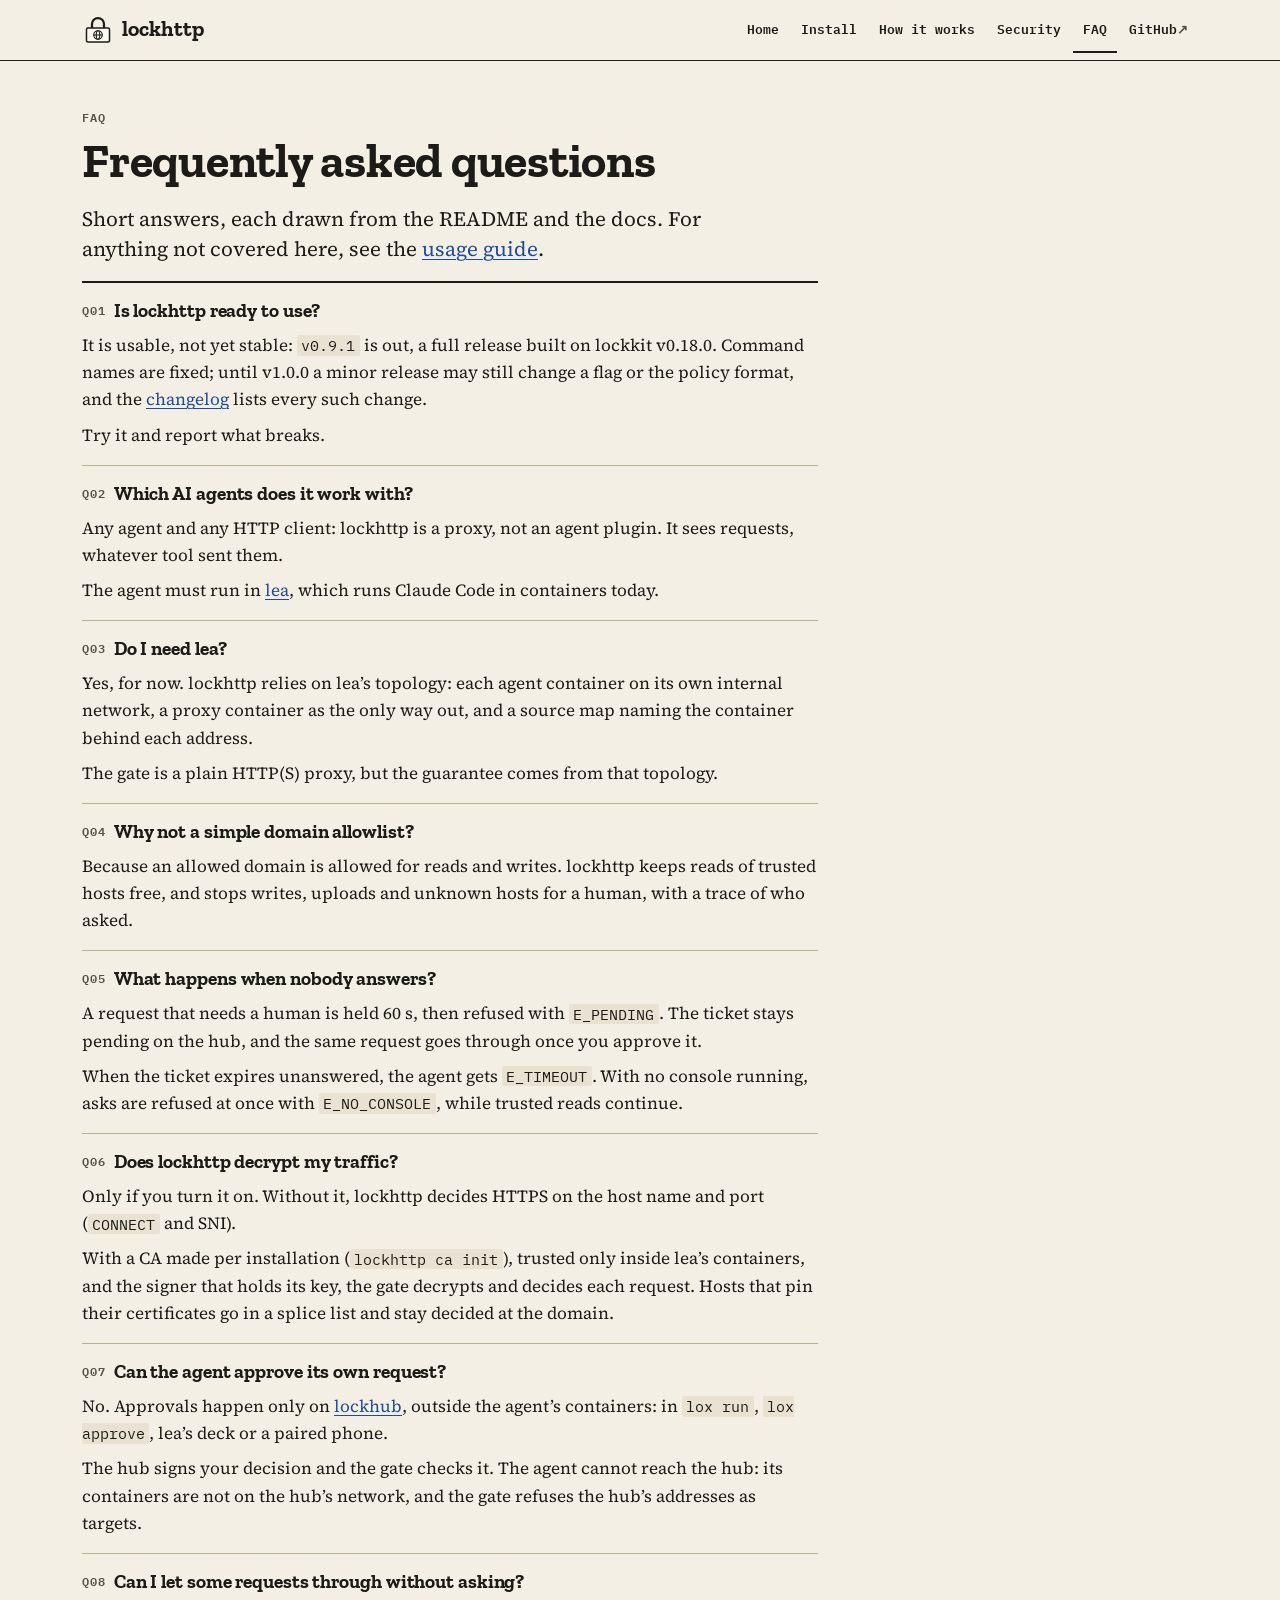
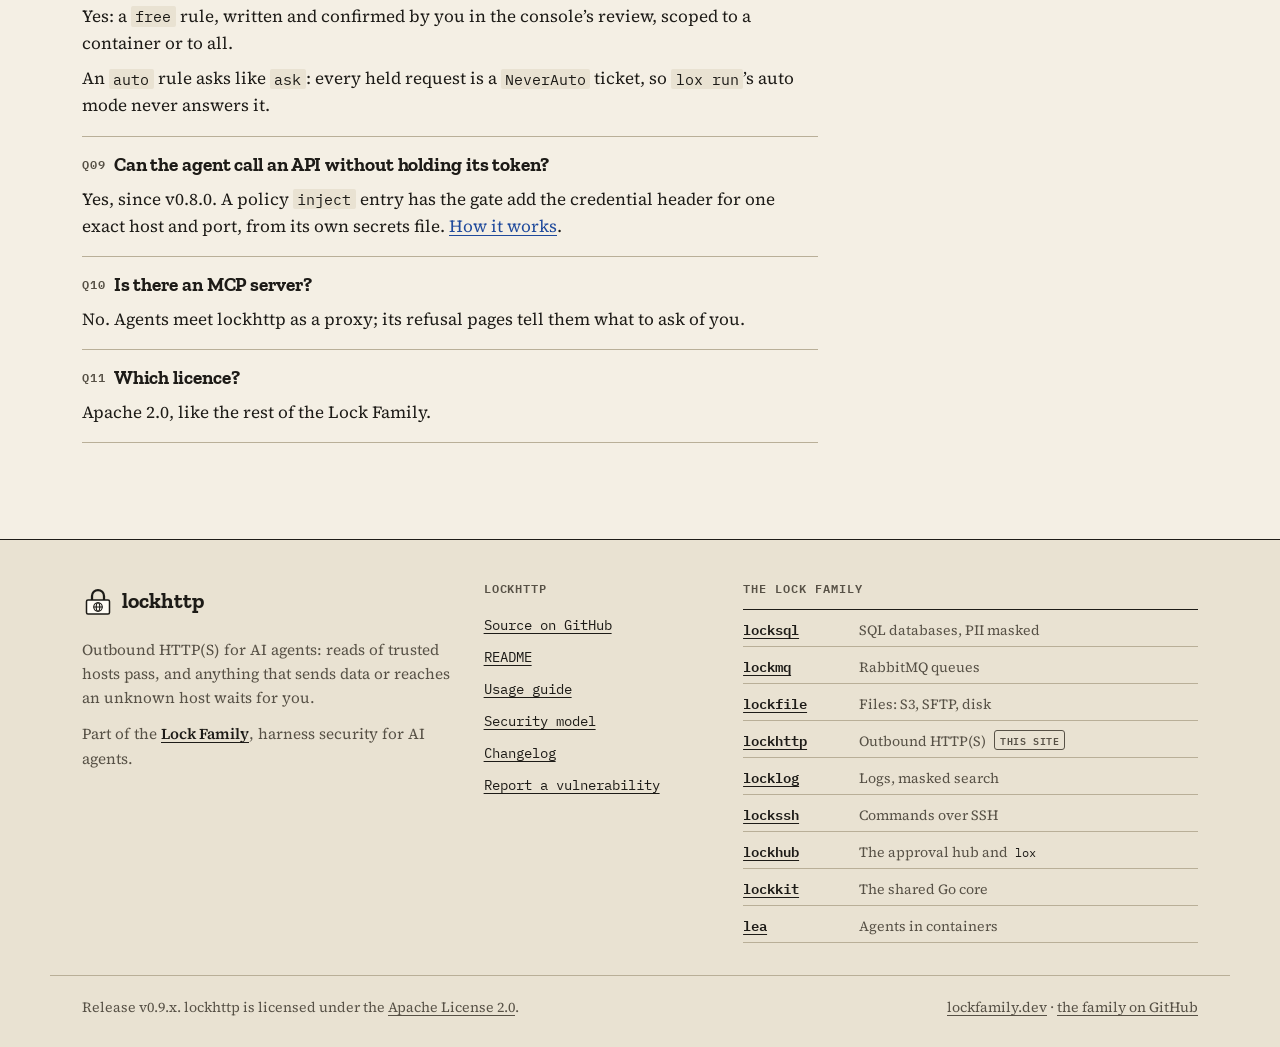
==== commit ae00904d: "chore(release): prepare v0.9.1 Move the Unreleased changelog entries to 0.9.1 (launcher mounts the m" ====
--- a/site/faq/index.html
+++ b/site/faq/index.html
@@ -60,7 +60,7 @@
 <div class="faq prose">
 <section aria-labelledby="ready">
   <h2 id="ready">Is lockhttp ready to use?</h2>
-  <p>It is usable, not yet stable: <code>v0.9.0</code> is out, a full release built on lockkit v0.18.0. Command names are fixed; until v1.0.0 a minor release may still change a flag or the policy format, and the <a href="https://github.com/DavidGodefroid/lockhttp/blob/main/CHANGELOG.md">changelog</a> lists every such change.</p>
+  <p>It is usable, not yet stable: <code>v0.9.1</code> is out, a full release built on lockkit v0.18.0. Command names are fixed; until v1.0.0 a minor release may still change a flag or the policy format, and the <a href="https://github.com/DavidGodefroid/lockhttp/blob/main/CHANGELOG.md">changelog</a> lists every such change.</p>
   <p>Try it and report what breaks.</p>
 </section>
 <section aria-labelledby="agents">
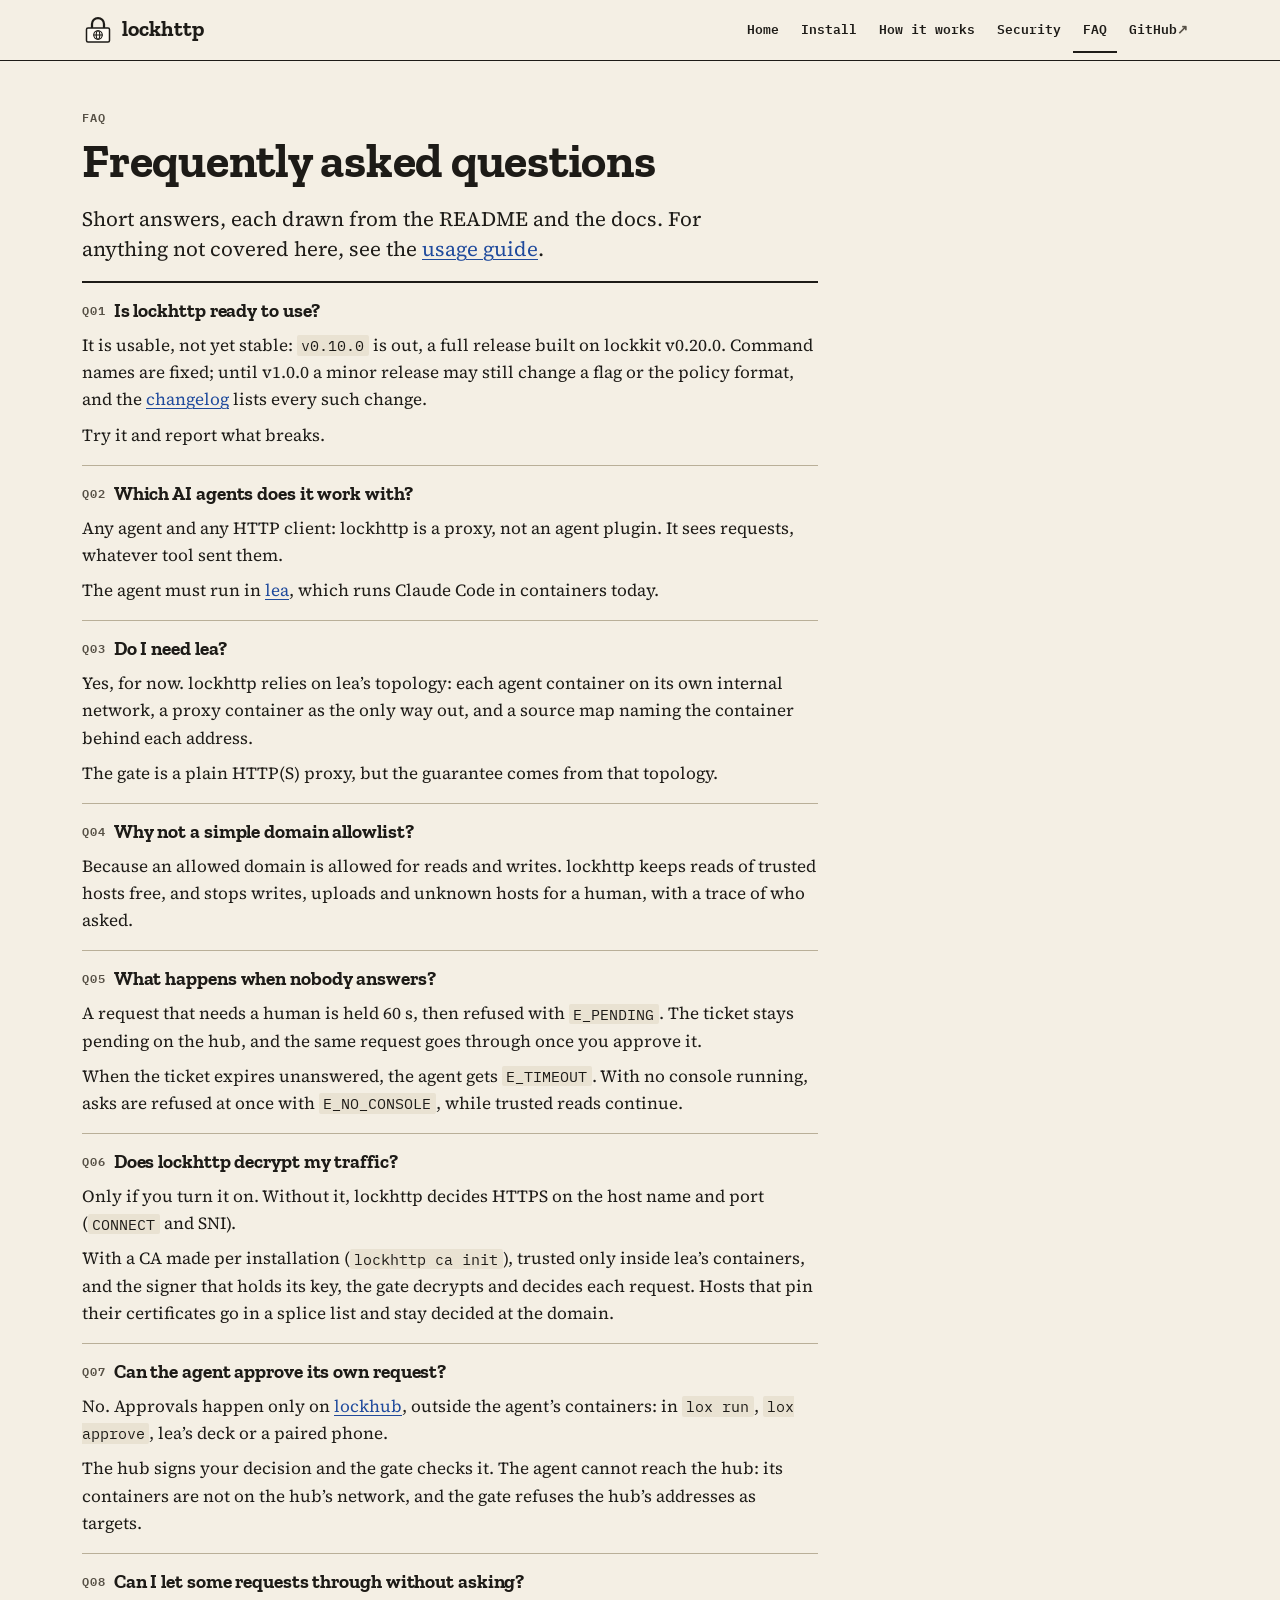
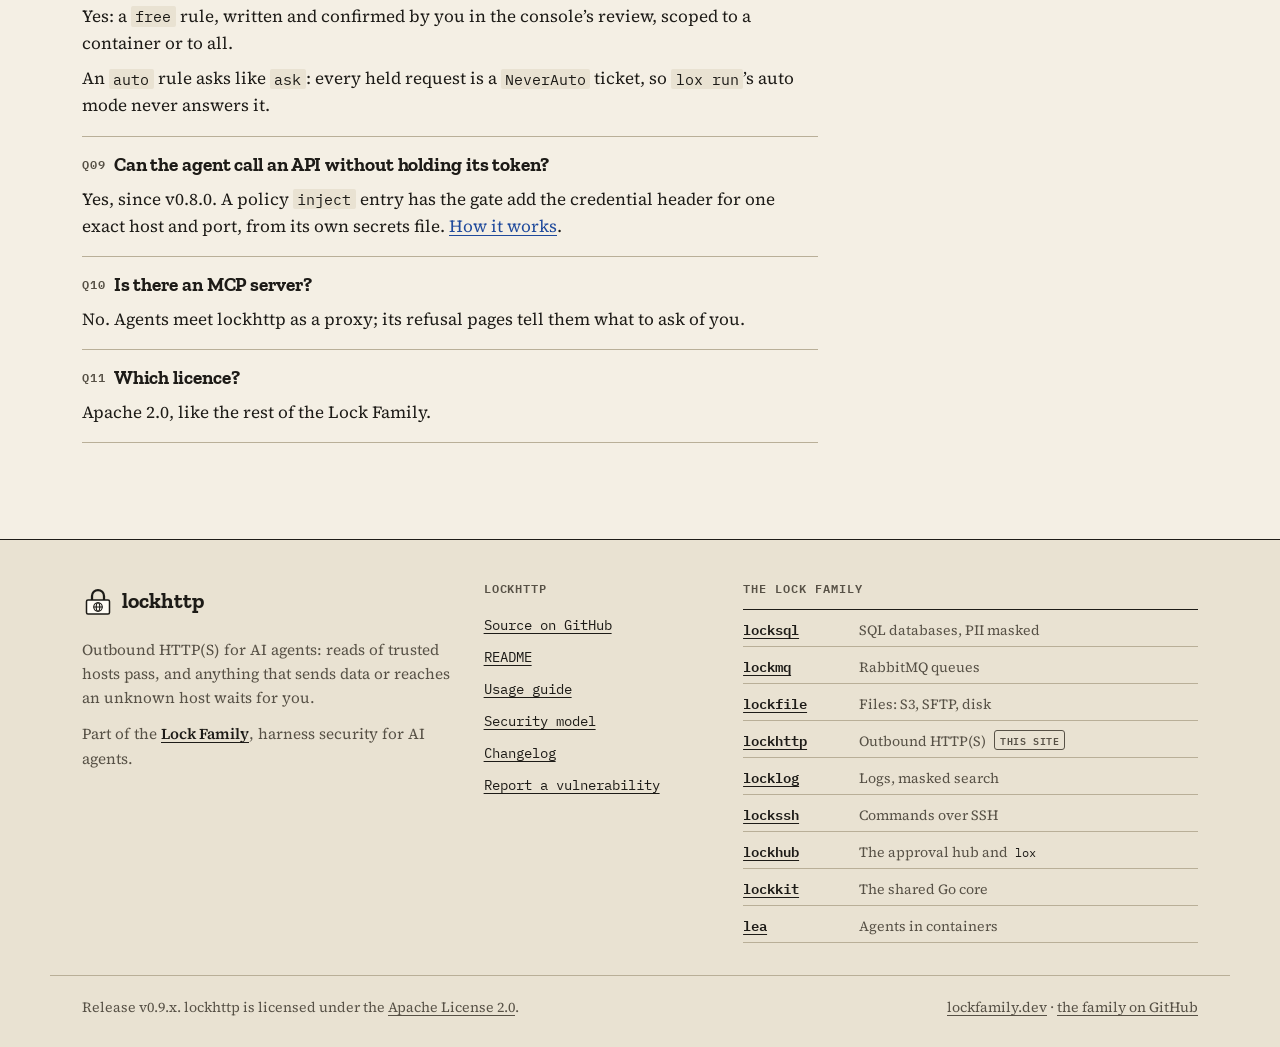
==== commit c163e701: "chore(release): prepare v0.10.0 Move the Unreleased changelog entries to 0.10.0 (lockkit v0.20.0, un" ====
--- a/site/faq/index.html
+++ b/site/faq/index.html
@@ -60,7 +60,7 @@
 <div class="faq prose">
 <section aria-labelledby="ready">
   <h2 id="ready">Is lockhttp ready to use?</h2>
-  <p>It is usable, not yet stable: <code>v0.9.1</code> is out, a full release built on lockkit v0.18.0. Command names are fixed; until v1.0.0 a minor release may still change a flag or the policy format, and the <a href="https://github.com/DavidGodefroid/lockhttp/blob/main/CHANGELOG.md">changelog</a> lists every such change.</p>
+  <p>It is usable, not yet stable: <code>v0.10.0</code> is out, a full release built on lockkit v0.20.0. Command names are fixed; until v1.0.0 a minor release may still change a flag or the policy format, and the <a href="https://github.com/DavidGodefroid/lockhttp/blob/main/CHANGELOG.md">changelog</a> lists every such change.</p>
   <p>Try it and report what breaks.</p>
 </section>
 <section aria-labelledby="agents">
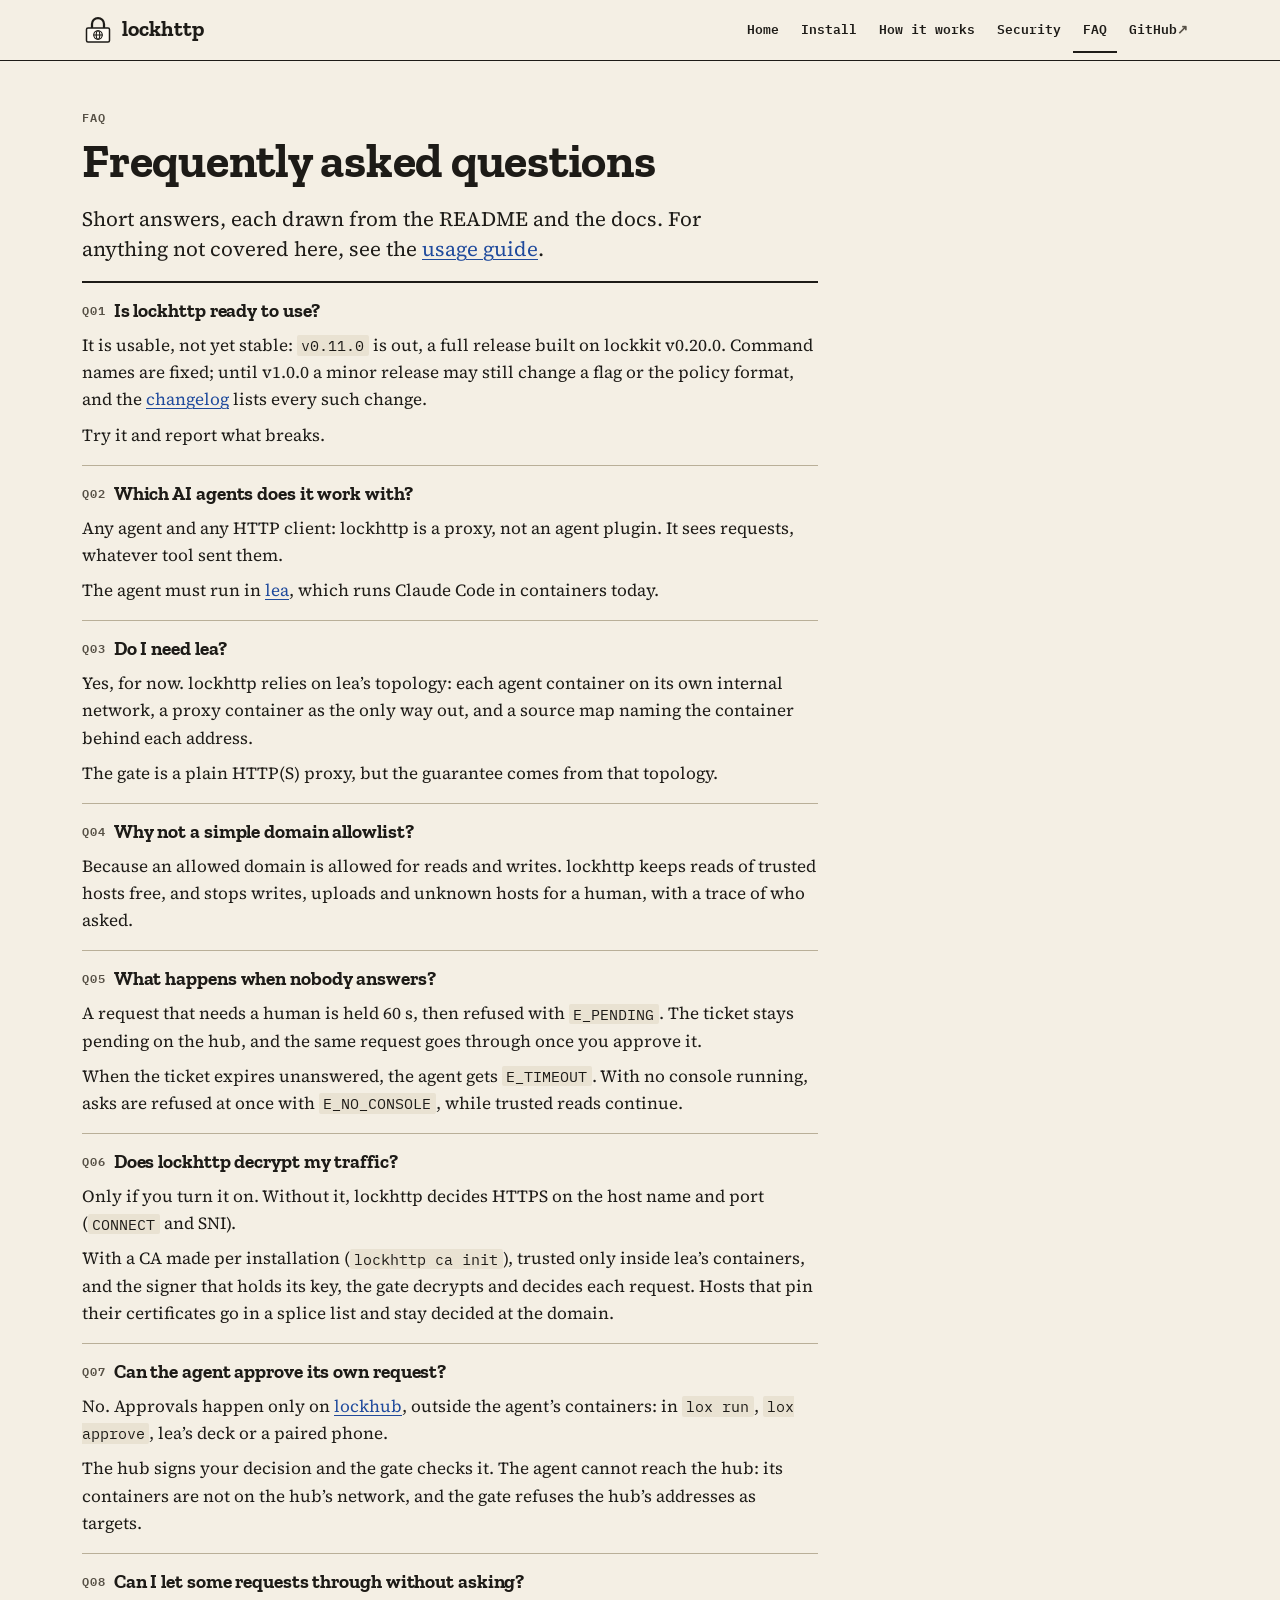
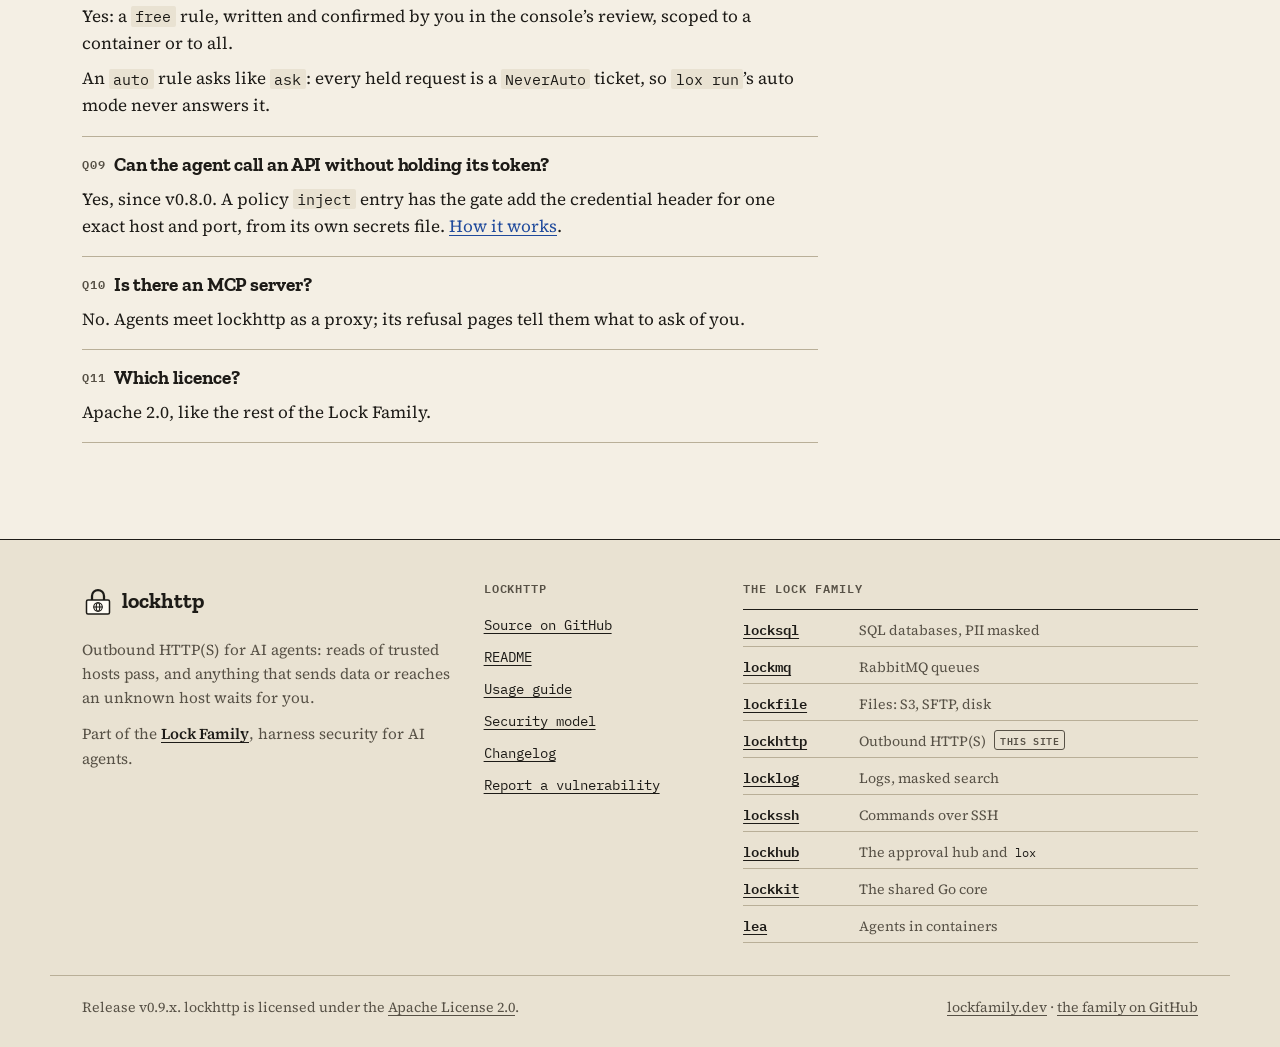
==== commit 7dde3401: "chore(release): prepare v0.11.0 Move the Unreleased changelog entries to 0.11.0 (scripts/install.sh " ====
--- a/site/faq/index.html
+++ b/site/faq/index.html
@@ -60,7 +60,7 @@
 <div class="faq prose">
 <section aria-labelledby="ready">
   <h2 id="ready">Is lockhttp ready to use?</h2>
-  <p>It is usable, not yet stable: <code>v0.10.0</code> is out, a full release built on lockkit v0.20.0. Command names are fixed; until v1.0.0 a minor release may still change a flag or the policy format, and the <a href="https://github.com/DavidGodefroid/lockhttp/blob/main/CHANGELOG.md">changelog</a> lists every such change.</p>
+  <p>It is usable, not yet stable: <code>v0.11.0</code> is out, a full release built on lockkit v0.20.0. Command names are fixed; until v1.0.0 a minor release may still change a flag or the policy format, and the <a href="https://github.com/DavidGodefroid/lockhttp/blob/main/CHANGELOG.md">changelog</a> lists every such change.</p>
   <p>Try it and report what breaks.</p>
 </section>
 <section aria-labelledby="agents">
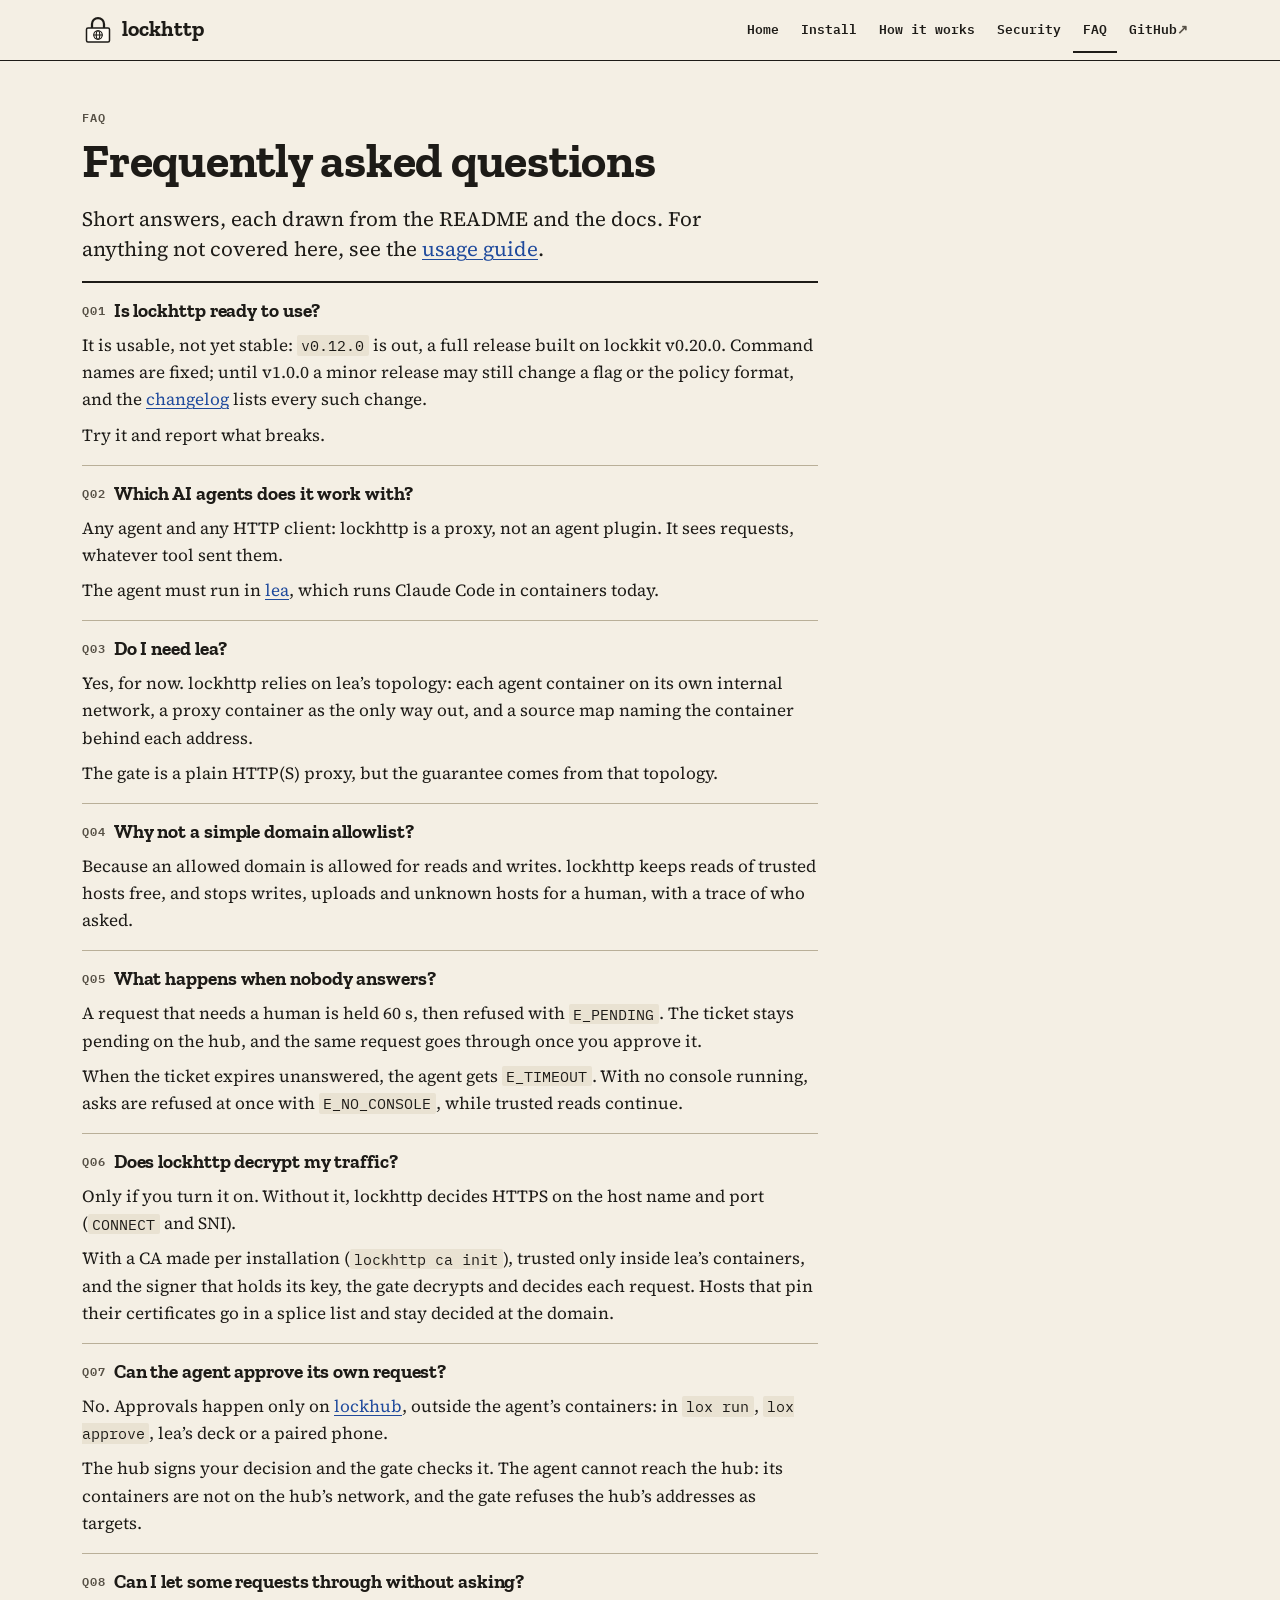
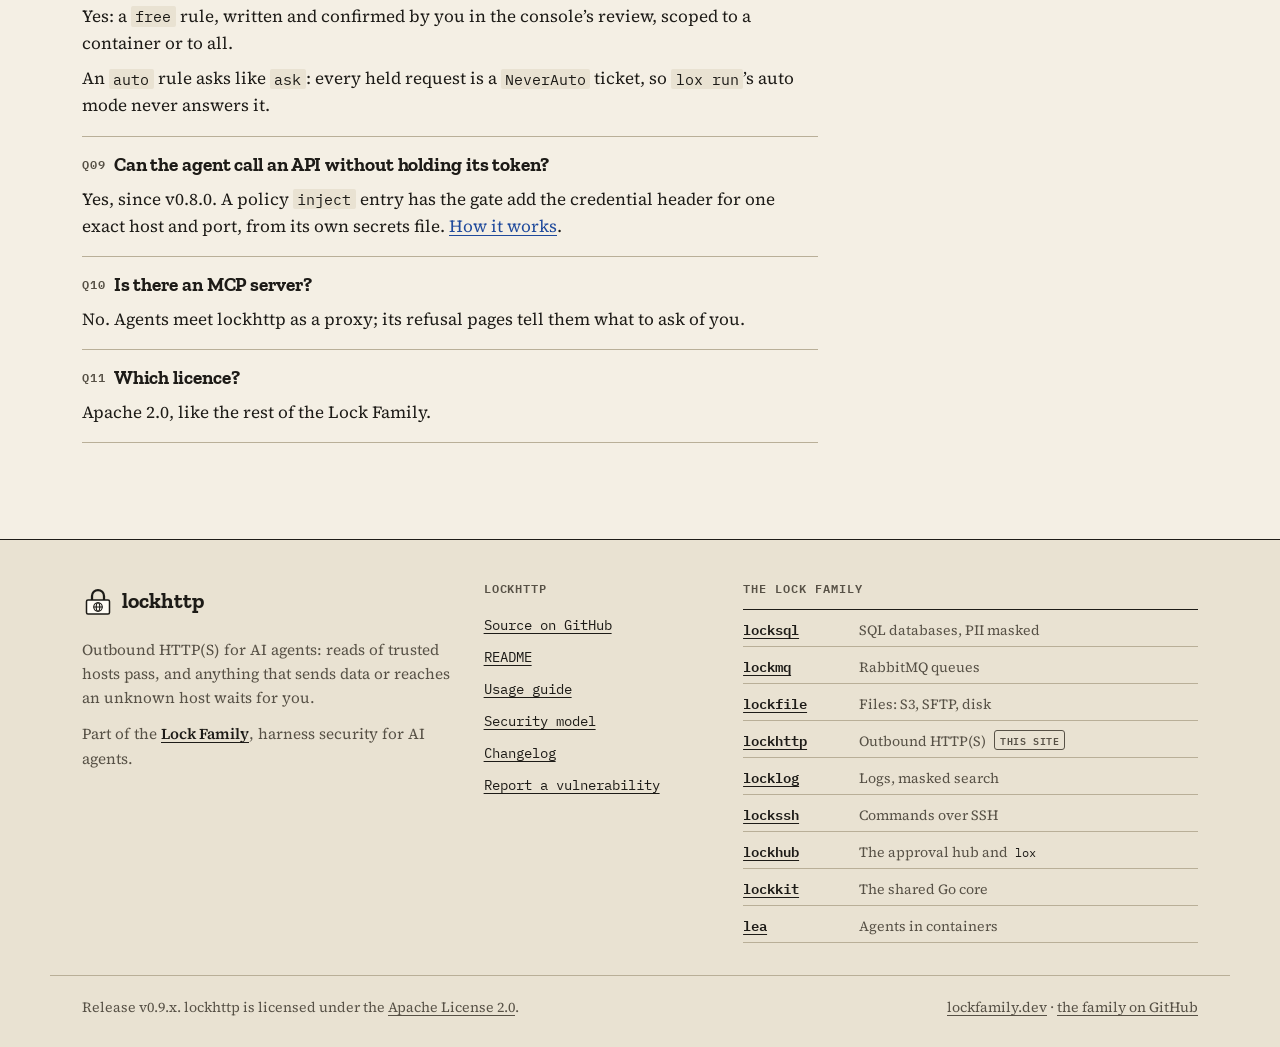
==== commit 69912571: "chore(release): prepare v0.12.0 Move the Unreleased changelog entries to 0.12.0 (the console takes -" ====
--- a/site/faq/index.html
+++ b/site/faq/index.html
@@ -60,7 +60,7 @@
 <div class="faq prose">
 <section aria-labelledby="ready">
   <h2 id="ready">Is lockhttp ready to use?</h2>
-  <p>It is usable, not yet stable: <code>v0.11.0</code> is out, a full release built on lockkit v0.20.0. Command names are fixed; until v1.0.0 a minor release may still change a flag or the policy format, and the <a href="https://github.com/DavidGodefroid/lockhttp/blob/main/CHANGELOG.md">changelog</a> lists every such change.</p>
+  <p>It is usable, not yet stable: <code>v0.12.0</code> is out, a full release built on lockkit v0.20.0. Command names are fixed; until v1.0.0 a minor release may still change a flag or the policy format, and the <a href="https://github.com/DavidGodefroid/lockhttp/blob/main/CHANGELOG.md">changelog</a> lists every such change.</p>
   <p>Try it and report what breaks.</p>
 </section>
 <section aria-labelledby="agents">
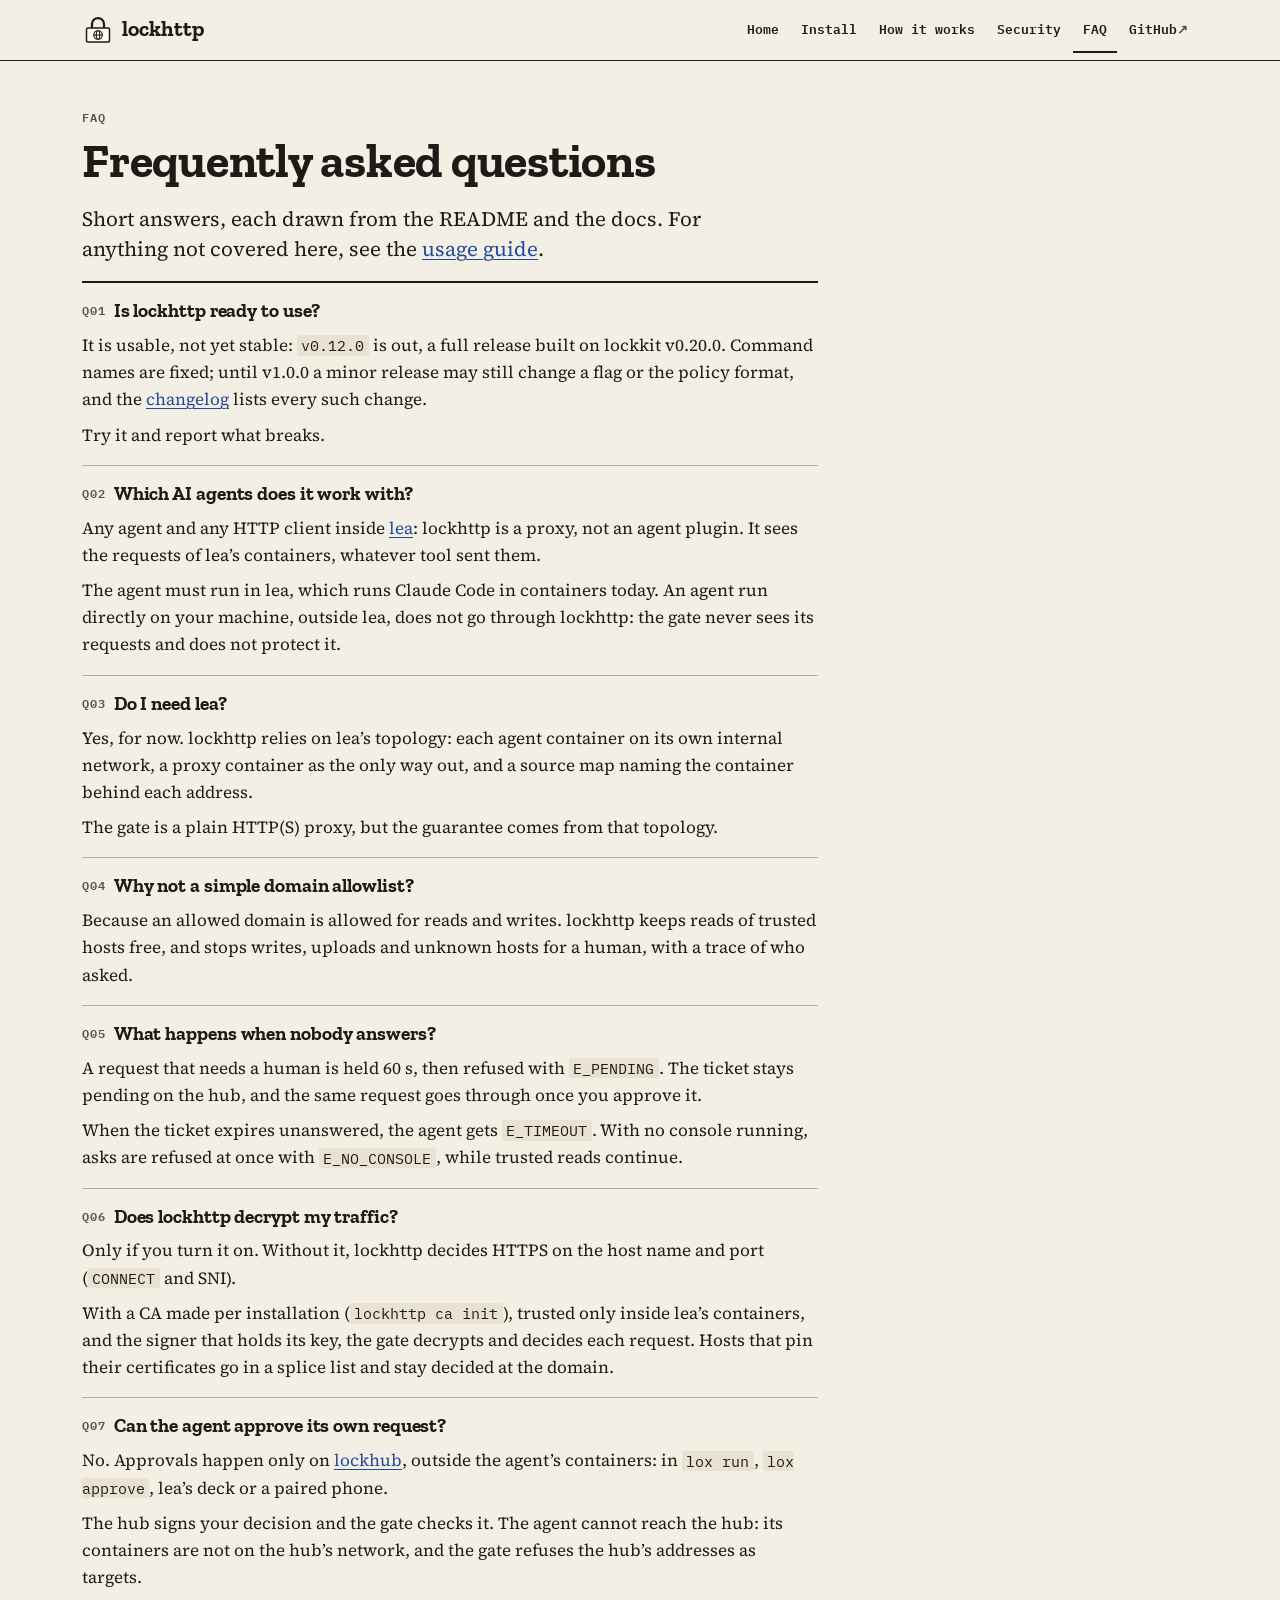
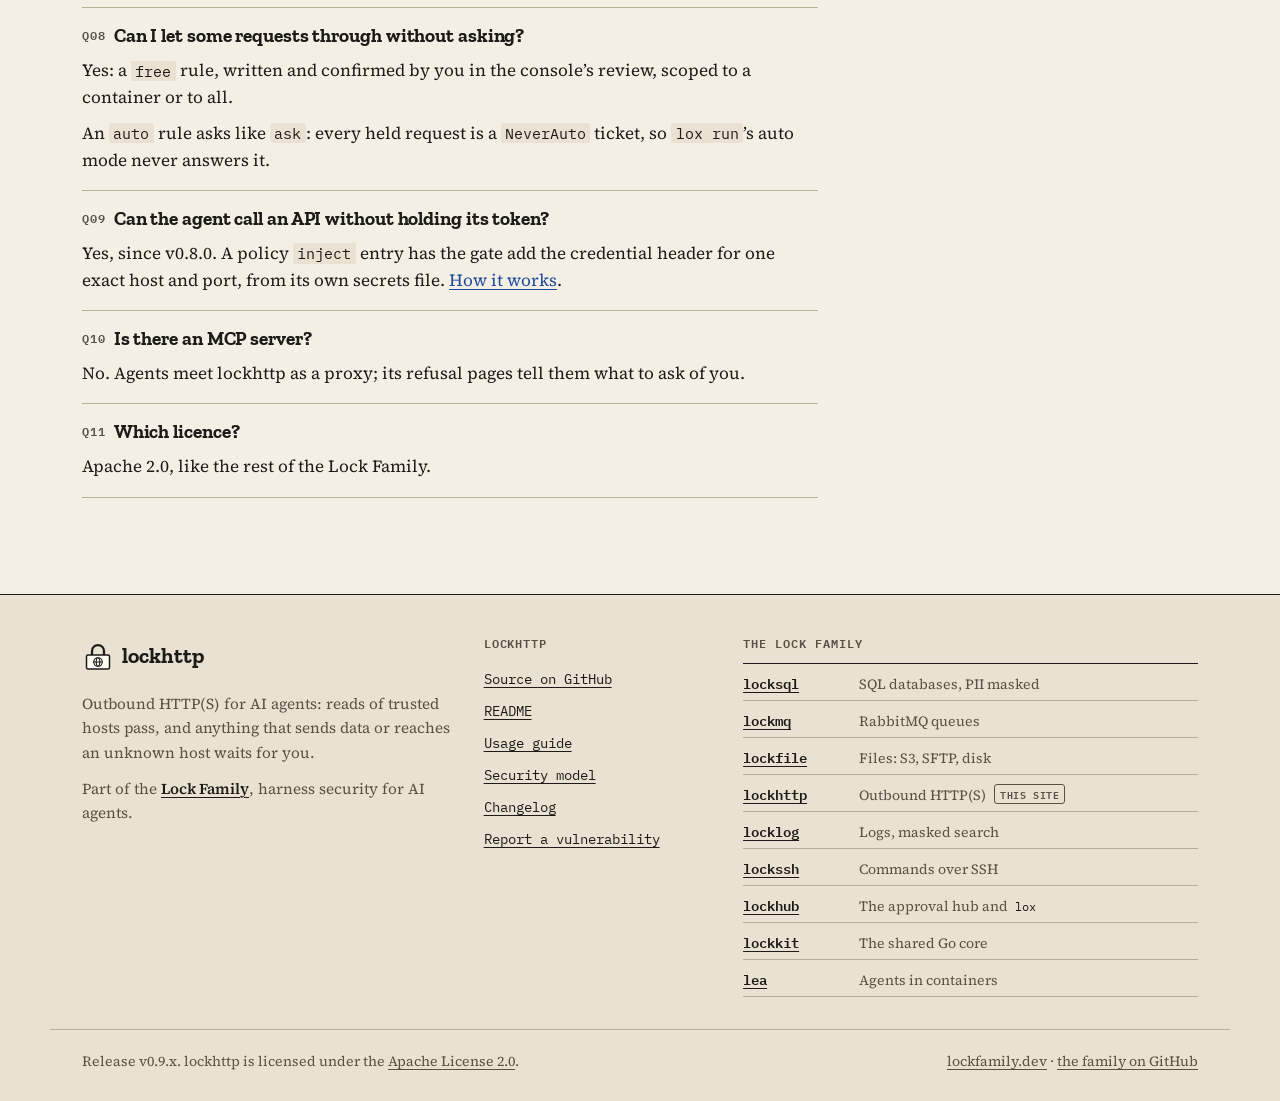
==== commit 76dab6ff: "docs: say lockhttp protects only agents running inside lea The gate is on the path only of the conta" ====
--- a/site/faq/index.html
+++ b/site/faq/index.html
@@ -65,8 +65,8 @@
 </section>
 <section aria-labelledby="agents">
   <h2 id="agents">Which AI agents does it work with?</h2>
-  <p>Any agent and any HTTP client: lockhttp is a proxy, not an agent plugin. It sees requests, whatever tool sent them.</p>
-  <p>The agent must run in <a href="https://github.com/DavidGodefroid/lea">lea</a>, which runs Claude Code in containers today.</p>
+  <p>Any agent and any HTTP client inside <a href="https://github.com/DavidGodefroid/lea">lea</a>: lockhttp is a proxy, not an agent plugin. It sees the requests of lea’s containers, whatever tool sent them.</p>
+  <p>The agent must run in lea, which runs Claude Code in containers today. An agent run directly on your machine, outside lea, does not go through lockhttp: the gate never sees its requests and does not protect it.</p>
 </section>
 <section aria-labelledby="lea">
   <h2 id="lea">Do I need lea?</h2>
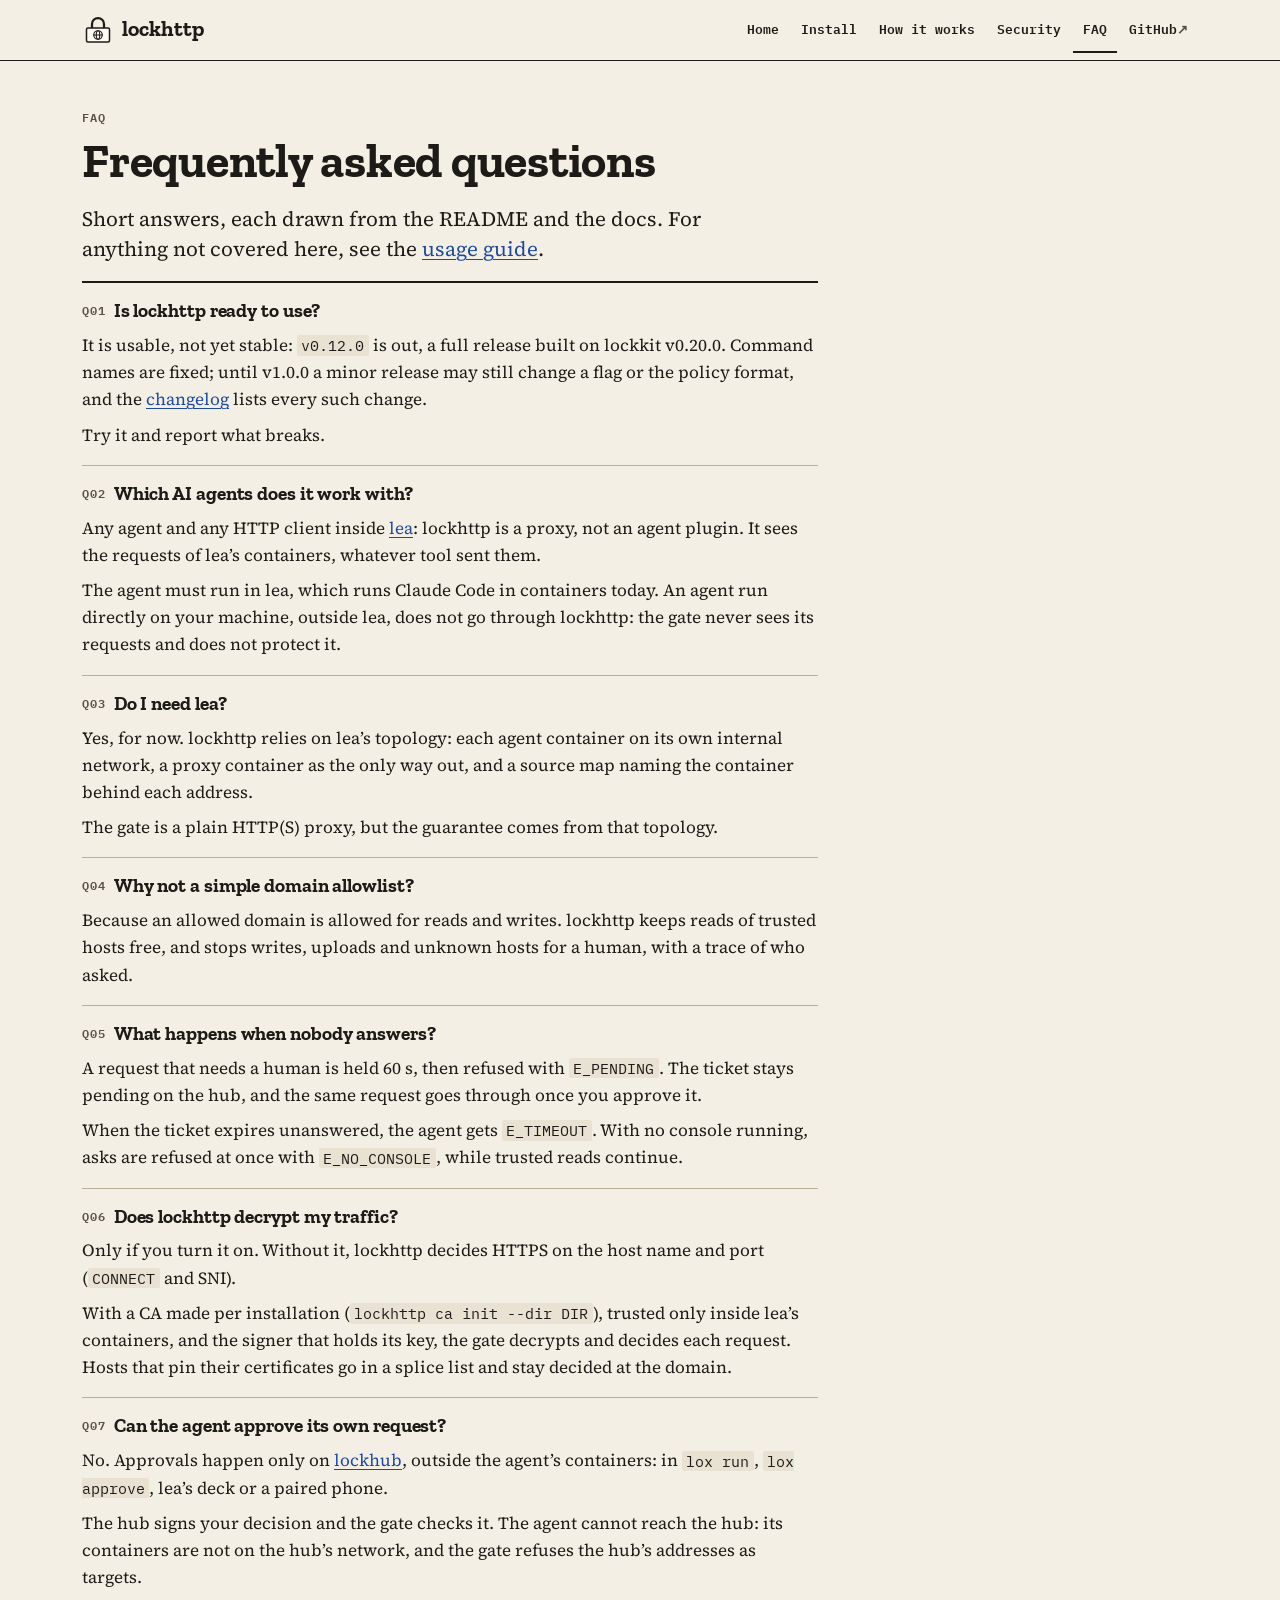
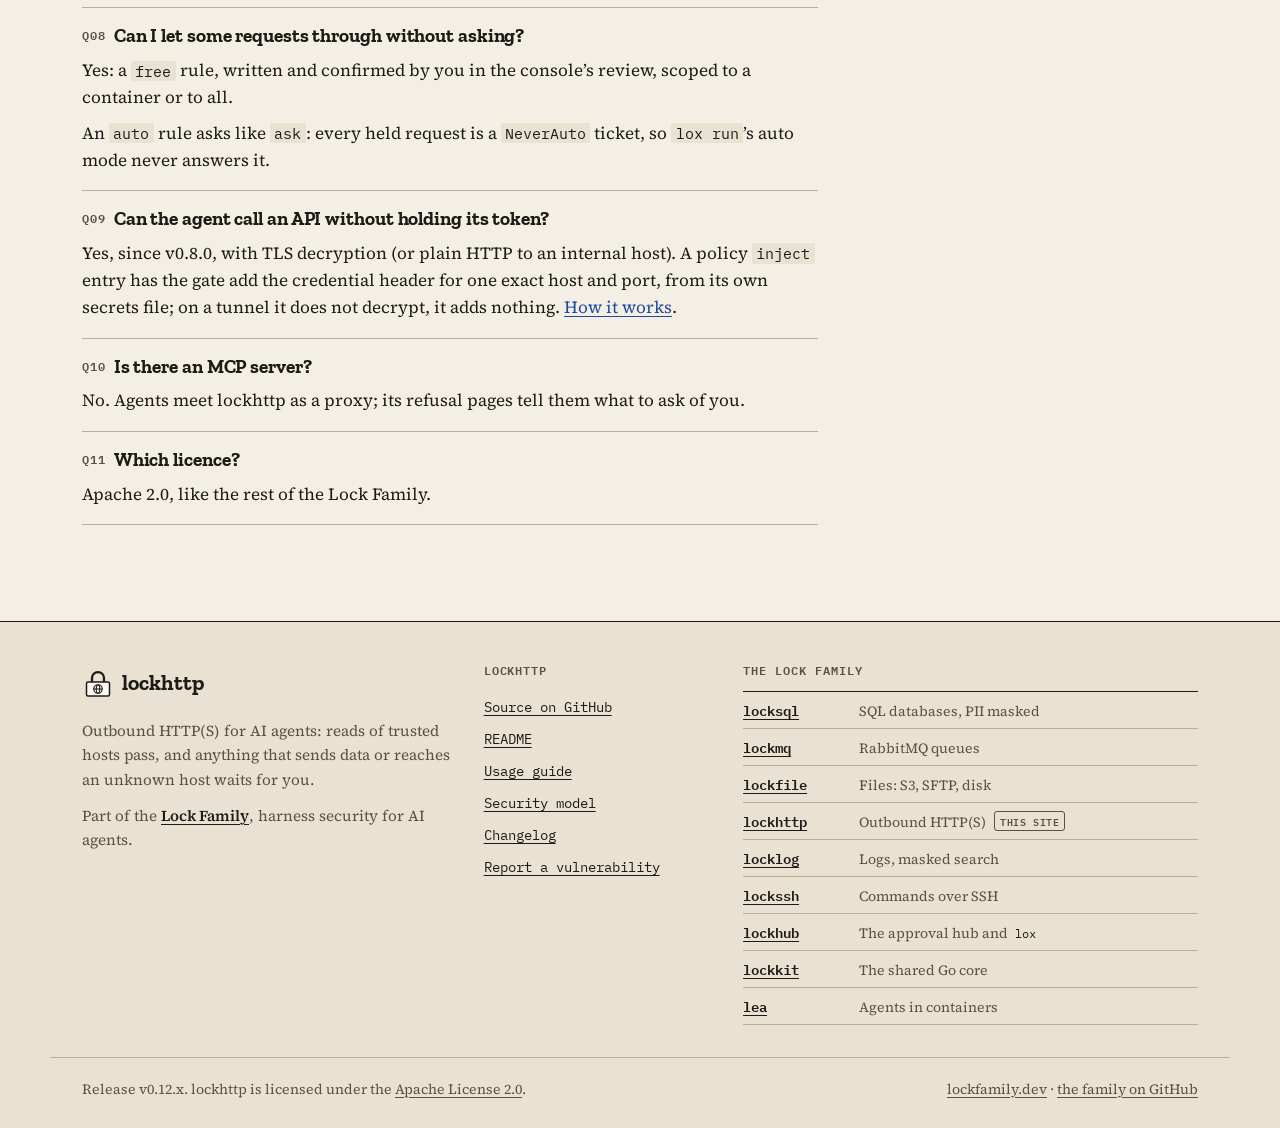
==== commit 9960eaa6: "docs: make the docs and site say what the code does (#73) Fix the FALSE, MISLEADING and OUTDATED ite" ====
--- a/site/faq/index.html
+++ b/site/faq/index.html
@@ -85,7 +85,7 @@
 <section aria-labelledby="decrypt">
   <h2 id="decrypt">Does lockhttp decrypt my traffic?</h2>
   <p>Only if you turn it on. Without it, lockhttp decides HTTPS on the host name and port (<code>CONNECT</code> and SNI).</p>
-  <p>With a CA made per installation (<code>lockhttp ca init</code>), trusted only inside lea’s containers, and the signer that holds its key, the gate decrypts and decides each request. Hosts that pin their certificates go in a splice list and stay decided at the domain.</p>
+  <p>With a CA made per installation (<code>lockhttp ca init --dir DIR</code>), trusted only inside lea’s containers, and the signer that holds its key, the gate decrypts and decides each request. Hosts that pin their certificates go in a splice list and stay decided at the domain.</p>
 </section>
 <section aria-labelledby="self">
   <h2 id="self">Can the agent approve its own request?</h2>
@@ -99,7 +99,7 @@
 </section>
 <section aria-labelledby="tokens">
   <h2 id="tokens">Can the agent call an API without holding its token?</h2>
-  <p>Yes, since v0.8.0. A policy <code>inject</code> entry has the gate add the credential header for one exact host and port, from its own secrets file. <a href="../how-it-works/#inject">How it works</a>.</p>
+  <p>Yes, since v0.8.0, with TLS decryption (or plain HTTP to an internal host). A policy <code>inject</code> entry has the gate add the credential header for one exact host and port, from its own secrets file; on a tunnel it does not decrypt, it adds nothing. <a href="../how-it-works/#inject">How it works</a>.</p>
 </section>
 <section aria-labelledby="mcp">
   <h2 id="mcp">Is there an MCP server?</h2>
@@ -147,7 +147,7 @@
       </nav>
     </div>
     <div class="wrap footer-bottom">
-      <p>Release v0.9.x. lockhttp is licensed under the <a href="https://github.com/DavidGodefroid/lockhttp/blob/main/LICENSE">Apache License 2.0</a>.</p>
+      <p>Release v0.12.x. lockhttp is licensed under the <a href="https://github.com/DavidGodefroid/lockhttp/blob/main/LICENSE">Apache License 2.0</a>.</p>
       <p><a href="https://lockfamily.dev">lockfamily.dev</a> · <a href="https://github.com/DavidGodefroid/lockfamily">the family on GitHub</a></p>
     </div>
   </footer>
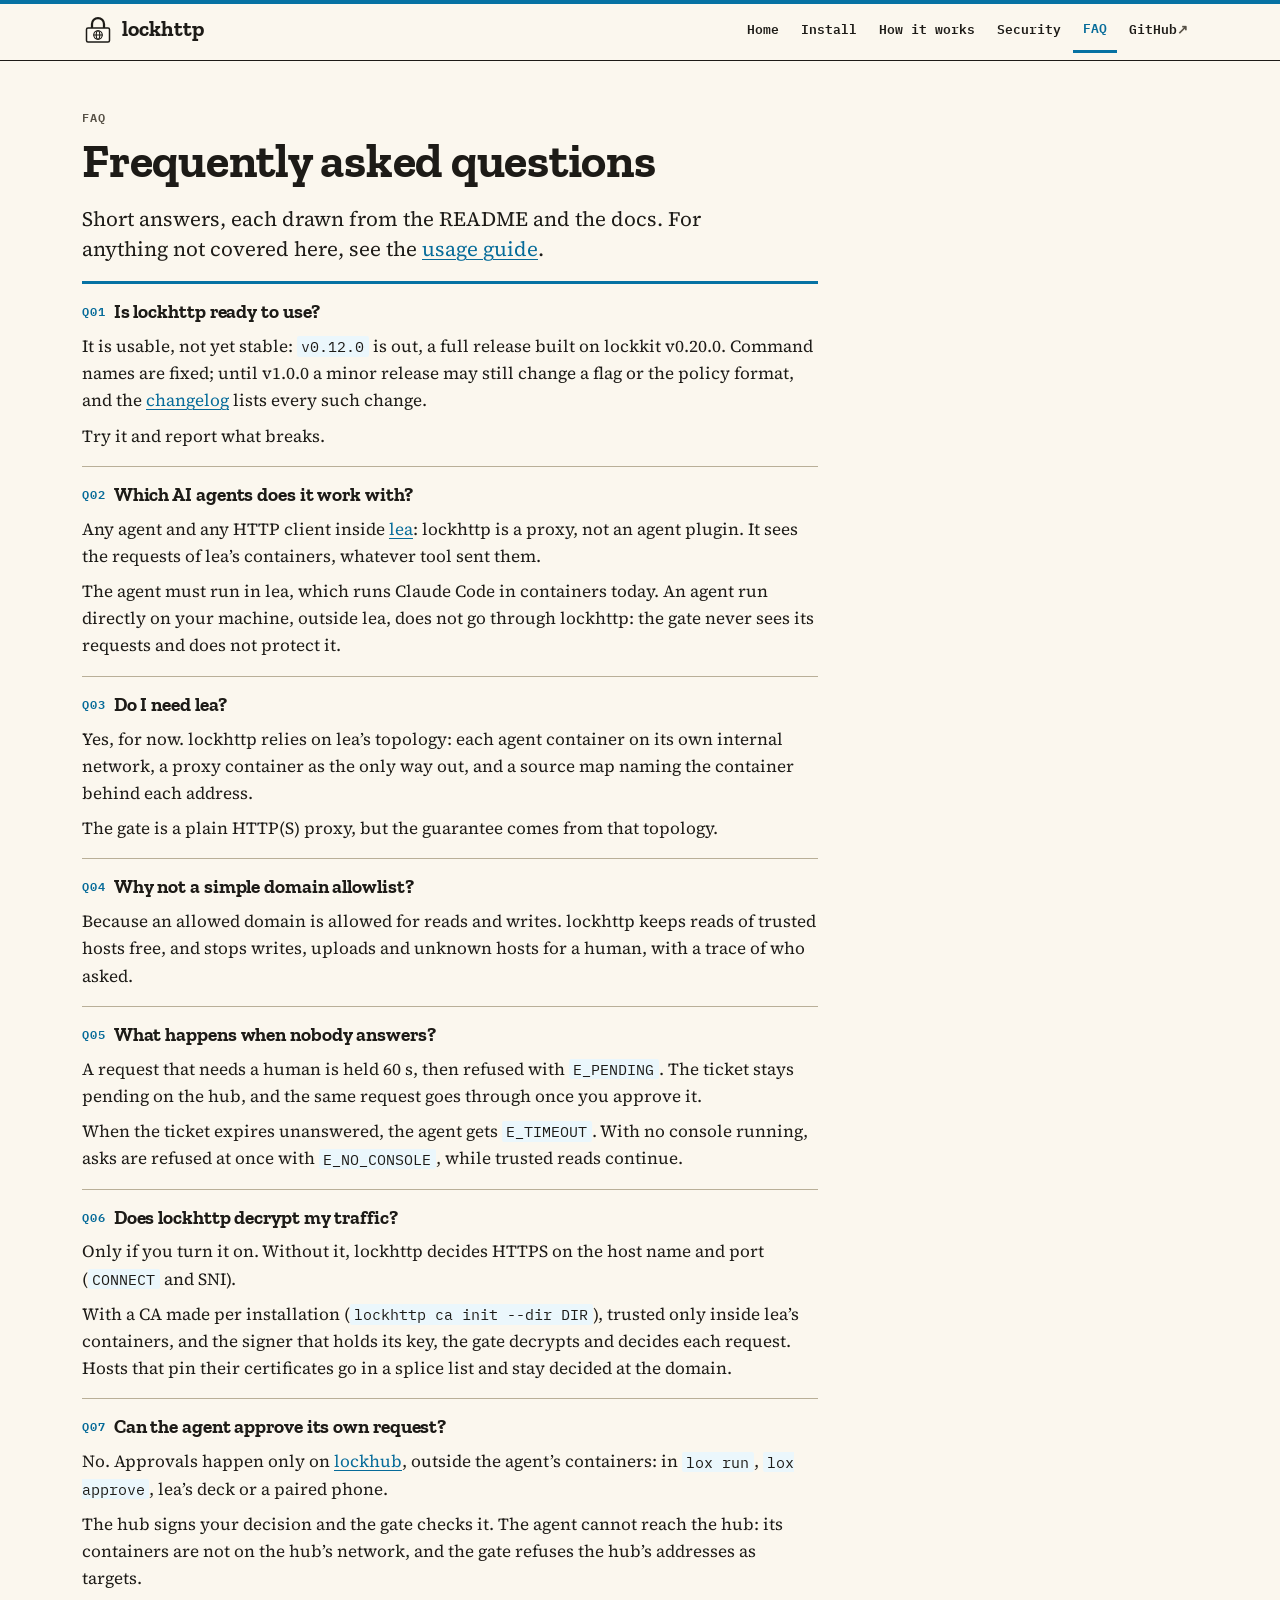
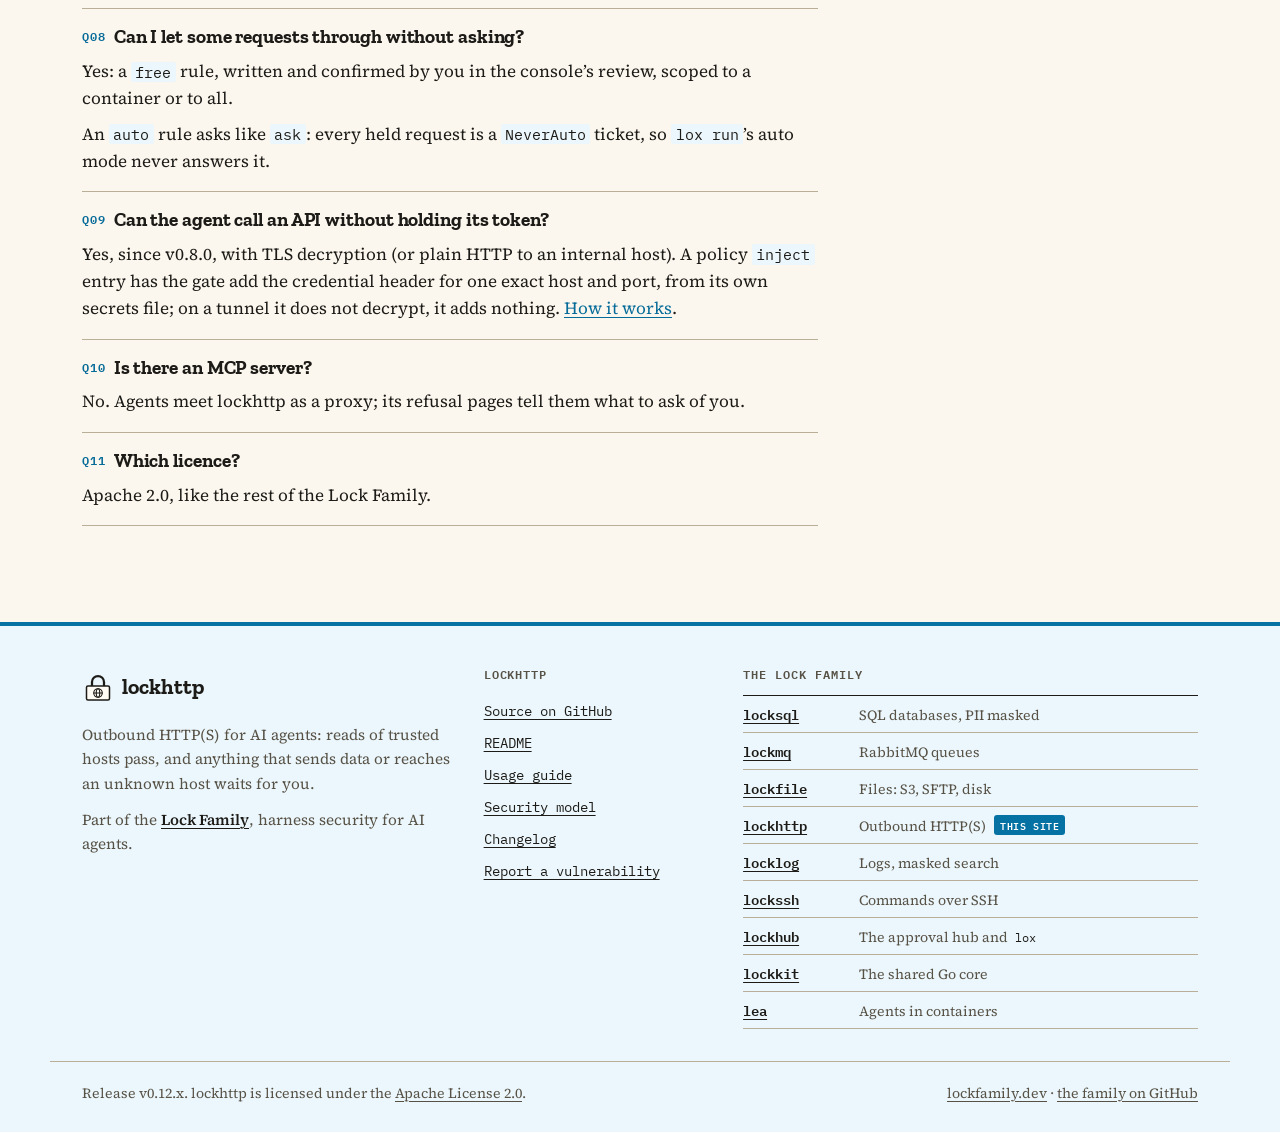
==== commit 080cf485: "site: the family's brighter kit, with lockhttp's accent (lockfamily#72) tokens.css, lock-site.css an" ====
--- a/site/faq/index.html
+++ b/site/faq/index.html
@@ -1,13 +1,13 @@
 <!doctype html>
-<html lang="en">
+<html lang="en" data-accent="lockhttp">
 <head>
   <meta charset="utf-8">
   <meta name="viewport" content="width=device-width, initial-scale=1">
   <title>lockhttp FAQ</title>
   <meta name="description" content="Short answers about lockhttp: lea, agents, allowlists, unanswered requests, TLS decryption, self-approval, free rules, credentials and the licence.">
   <meta name="color-scheme" content="light dark">
-  <meta name="theme-color" content="#f4efe4" media="(prefers-color-scheme: light)">
-  <meta name="theme-color" content="#16140f" media="(prefers-color-scheme: dark)">
+  <meta name="theme-color" content="#fbf7ee" media="(prefers-color-scheme: light)">
+  <meta name="theme-color" content="#1f1d26" media="(prefers-color-scheme: dark)">
   <link rel="canonical" href="https://lockhttp.com/faq/">
   <meta property="og:type" content="website">
   <meta property="og:site_name" content="lockhttp">
--- a/site/assets/tokens.css
+++ b/site/assets/tokens.css
@@ -42,8 +42,8 @@
   --font-mono: "IBM Plex Mono", ui-monospace, SFMono-Regular, Menlo, Consolas, monospace;
 
   /* paper (light): a printed ticket on a desk */
-  --paper: #f4efe4;    /* page */
-  --paper-2: #e9e2d2;  /* stub, tinted bands */
+  --paper: #fbf7ee;    /* page */
+  --paper-2: #f3ecdd;  /* stub, neutral bands */
   --card: #fffcf5;     /* the ticket's face */
   --ink: #1d1b17;      /* text, logos */
   --ink-2: #575146;    /* secondary text, control borders */
@@ -54,6 +54,7 @@
   --asked: #8a5300;    /* waiting for you */
   --mask: #0e6158;     /* masked values, the hub */
   --agent: #2a55a8;    /* the agent's request */
+  --accent: #2346d2; --on-accent: #ffffff; --accent-ink: #2346d2; --accent-tint: #ebeffc; --accent-stock: #c8d1f7; --accent-stock-2: #d4c8f7;
   --term-bg: #1a1814;  /* lox run: a real terminal, dark in both themes */
   --term-text: #e2e8f0;
   --term-dim: #94a3b8;
@@ -69,24 +70,58 @@
   color-scheme: light;
 }
 
-/* carbon (dark): designed on its own, a carbon copy, warm, not navy */
+/* dusk (dark): a dyed dark stock, lifted off black; cream ink stays warm */
 @media (prefers-color-scheme: dark) {
   :root {
-    --paper: #16140f;
-    --paper-2: #1f1c16;
-    --card: #25221b;
+    --paper: #1f1d26;
+    --paper-2: #282531;
+    --card: #2f2c3a;
     --ink: #ede6d6;
-    --ink-2: #b2a994;
-    --rule: #4a4438;
+    --ink-2: #bdb5a3;
+    --rule: #5a546c;
     --sign: #a3bdff;
     --stamp: #ff9384;
     --auto: #7fcf8a;
     --asked: #e8b860;
     --mask: #6fd9c8;
     --agent: #89b4fa;
-    --term-bg: #0e0d0a;
+    --accent: #889cf0; --on-accent: #14120e; --accent-ink: #889cf0; --accent-tint: #202548; --accent-stock: #1d307c; --accent-stock-2: #2b1763;
+    --term-bg: #121017;
     color-scheme: dark;
   }
 }
 
 @media (min-width: 768px) { :root { --gutter: 32px; } }
+
+/* Product accents (site-kit/COLOUR.md). Put data-accent="<product>" on
+   <html> (a Lock site) or on any element (one Lock's row on the family
+   page); without it the family's cobalt applies.
+   --accent        fills: buttons, chips, thick rules, the ticket's shadow
+   --on-accent     text on --accent
+   --accent-ink    the accent as text and links, AA on every ground below
+   --accent-tint   a pale band or tile
+   --accent-stock  the hero's coloured stock; -2 is the end of its wash */
+/* accents:begin (generated by site-kit/tools/accents.py, do not edit by hand) */
+[data-accent="lockfamily"] { --accent: #2346d2; --on-accent: #ffffff; --accent-ink: #2346d2; --accent-tint: #ebeffc; --accent-stock: #c8d1f7; --accent-stock-2: #d4c8f7; }
+[data-accent="locksql"] { --accent: #6d35d8; --on-accent: #ffffff; --accent-ink: #6933cf; --accent-tint: #f1ebfc; --accent-stock: #d8c8f7; --accent-stock-2: #efc8f7; }
+[data-accent="lockmq"] { --accent: #c9400a; --on-accent: #ffffff; --accent-ink: #ad3709; --accent-tint: #fcf0eb; --accent-stock: #f7d5c8; --accent-stock-2: #f7e6c8; }
+[data-accent="lockfile"] { --accent: #c21f6a; --on-accent: #ffffff; --accent-ink: #af1c5f; --accent-tint: #fcebf3; --accent-stock: #f7c8dd; --accent-stock-2: #f7c8f0; }
+[data-accent="lockhttp"] { --accent: #0672a3; --on-accent: #ffffff; --accent-ink: #066b99; --accent-tint: #ebf7fc; --accent-stock: #c8e8f7; --accent-stock-2: #c8f7f1; }
+[data-accent="locklog"] { --accent: #1c7c3c; --on-accent: #ffffff; --accent-ink: #1b7a3b; --accent-tint: #ebfcf1; --accent-stock: #c8f7d7; --accent-stock-2: #d3f7c8; }
+[data-accent="lockssh"] { --accent: #5d7500; --on-accent: #ffffff; --accent-ink: #5b7300; --accent-tint: #f8fceb; --accent-stock: #edf7c8; --accent-stock-2: #d5f7c8; }
+[data-accent="lea"] { --accent: #9a2bb3; --on-accent: #ffffff; --accent-ink: #9128a8; --accent-tint: #f9ebfc; --accent-stock: #eec8f7; --accent-stock-2: #f7c8e8; }
+[data-accent="lockhub"] { --accent: #0b7a70; --on-accent: #ffffff; --accent-ink: #0a7067; --accent-tint: #ebfcfa; --accent-stock: #c8f7f2; --accent-stock-2: #c8e5f7; }
+[data-accent="lockkit"] { --accent: #9a5f00; --on-accent: #ffffff; --accent-ink: #885400; --accent-tint: #fcf5eb; --accent-stock: #f7e5c8; --accent-stock-2: #f7d3c8; }
+@media (prefers-color-scheme: dark) {
+  [data-accent="lockfamily"] { --accent: #889cf0; --on-accent: #14120e; --accent-ink: #889cf0; --accent-tint: #202548; --accent-stock: #1d307c; --accent-stock-2: #2b1763; }
+  [data-accent="locksql"] { --accent: #ad8af0; --on-accent: #14120e; --accent-ink: #ad8af0; --accent-tint: #2f224a; --accent-stock: #3e1d7c; --accent-stock-2: #541660; }
+  [data-accent="lockmq"] { --accent: #ef9f80; --on-accent: #14120e; --accent-ink: #ef9f80; --accent-tint: #412420; --accent-stock: #672f18; --accent-stock-2: #42300f; }
+  [data-accent="lockfile"] { --accent: #f18dbb; --on-accent: #14120e; --accent-ink: #f18dbb; --accent-tint: #401d34; --accent-stock: #781c46; --accent-stock-2: #5a1550; }
+  [data-accent="lockhttp"] { --accent: #80cdef; --on-accent: #14120e; --accent-ink: #80cdef; --accent-tint: #1a2e3f; --accent-stock: #15455b; --accent-stock-2: #0d3833; }
+  [data-accent="locklog"] { --accent: #80efa5; --on-accent: #14120e; --accent-ink: #80efa5; --accent-tint: #1e302a; --accent-stock: #114a24; --accent-stock-2: #193b0e; }
+  [data-accent="lockssh"] { --accent: #d8ef80; --on-accent: #14120e; --accent-ink: #d8ef80; --accent-tint: #2b2f1e; --accent-stock: #384210; --accent-stock-2: #1b3b0e; }
+  [data-accent="lea"] { --accent: #df8df1; --on-accent: #14120e; --accent-ink: #df8df1; --accent-tint: #382042; --accent-stock: #671c78; --accent-stock-2: #5d1646; }
+  [data-accent="lockhub"] { --accent: #80efe5; --on-accent: #14120e; --accent-ink: #80efe5; --accent-tint: #1b3035; --accent-stock: #104641; --accent-stock-2: #12364c; }
+  [data-accent="lockkit"] { --accent: #efc580; --on-accent: #14120e; --accent-ink: #efc580; --accent-tint: #382a1e; --accent-stock: #533a13; --accent-stock-2: #562514; }
+}
+/* accents:end */
--- a/site/assets/lock-site.css
+++ b/site/assets/lock-site.css
@@ -1,9 +1,11 @@
 /* lock-site.css: the shared stylesheet of the Lock sites (locksql, lockmq,
    lockfile, lockhttp, locklog). Identical bytes in every Lock repo.
 
-   The family identity, "a printed ticket that a human signs":
-   lockfamily/docs/identity.md. Link tokens.css first (fonts, colours,
-   space), then this file. No build step, no third-party request.
+   The family identity, "a printed ticket that a human signs", on coloured
+   stock: lockfamily/docs/identity.md and site-kit/COLOUR.md. Link
+   tokens.css first (fonts, colours, space, the accents), then this file,
+   and name the product once: <html data-accent="locksql">. No build step,
+   no third-party request.
 
    It styles the shared shell (header, hero, install box, footer, family
    strip) and every content class the Lock sites use, under their old names,
@@ -24,9 +26,9 @@
   overflow-x: hidden;
 }
 img, svg, video { max-width: 100%; height: auto; }
-a { color: var(--sign); text-underline-offset: 3px; text-decoration-thickness: 1px; }
+a { color: var(--accent-ink); text-underline-offset: 3px; text-decoration-thickness: 1px; }
 a:hover { text-decoration-thickness: 2px; }
-:focus-visible { outline: 3px solid var(--sign); outline-offset: 3px; }
+:focus-visible { outline: 3px solid var(--accent-ink); outline-offset: 3px; }
 [id] { scroll-margin-top: 5rem; }
 
 h1, h2, h3 {
@@ -45,7 +47,7 @@
 code { font-size: 0.86em; }
 :not(pre) > code {
   padding: 0.05em 0.3em; border-radius: 2px;
-  background: var(--paper-2); color: var(--ink);
+  background: var(--accent-tint); color: var(--ink);
   overflow-wrap: anywhere;
 }
 kbd {
@@ -77,7 +79,7 @@
 
 /* ---------- header: a ruled band, like a form's letterhead ---------- */
 
-.site-header { position: sticky; top: 0; z-index: 50; background: var(--paper); border-bottom: 1px solid var(--ink); }
+.site-header { position: sticky; top: 0; z-index: 50; background: var(--paper); border-bottom: 1px solid var(--ink); box-shadow: inset 0 4px 0 var(--accent); }
 .site-header .wrap {
   display: flex; flex-wrap: wrap; align-items: center; justify-content: space-between;
   gap: 0 var(--s-5); min-height: 60px;
@@ -99,8 +101,8 @@
   font: 600 0.8rem/1.4 var(--font-mono);
   border-bottom: 2px solid transparent; margin-bottom: -1px;
 }
-.site-nav a:hover { text-decoration: underline; }
-.site-nav a[aria-current="page"] { border-bottom-color: var(--ink); }
+.site-nav a:hover { color: var(--accent-ink); text-decoration: underline; }
+.site-nav a[aria-current="page"] { border-bottom: 3px solid var(--accent); color: var(--accent-ink); }
 .site-nav a[href^="http"]::after { content: " \2197"; color: var(--ink-2); }
 
 /* Phones: the brand on one row, the navigation on a second row that scrolls
@@ -126,26 +128,60 @@
 
 /* ---------- sections: numbered, like the clauses of a document ---------- */
 
-main section > h2:not(.visually-hidden) { padding-top: var(--s-2); border-top: 2px solid var(--ink); max-width: none; }
+main section > h2:not(.visually-hidden) { padding-top: 0; border-top: 3px solid var(--accent); max-width: none; }
+/* The clause number: a tab in the product's colour, hanging from the rule. */
 main section > h2:not(.visually-hidden)::before {
   counter-increment: clause; content: counter(clause, decimal-leading-zero);
-  display: block; margin-bottom: var(--s-3);
-  font: 600 0.75rem/1.4 var(--font-mono); letter-spacing: 0.08em; color: var(--ink-2);
-}
+  display: block; width: max-content; margin-bottom: var(--s-3); padding: 2px 8px 3px;
+  border-radius: 0 0 var(--radius) var(--radius);
+  background: var(--accent); color: var(--on-accent);
+  font: 600 0.75rem/1.4 var(--font-mono); letter-spacing: 0.08em;
+}
+
+/* Every second section of a page sits on a band of the product's tint,
+   edge to edge (the shadow paints the band, the clip keeps it in its row). */
+main > .wrap > section:not(.hero):not(.limits):not(.demo-section):nth-of-type(even) {
+  margin: var(--s-8) 0 0; padding: var(--s-7) 0;
+  background: var(--accent-tint); box-shadow: 0 0 0 100vmax var(--accent-tint); clip-path: inset(0 -100vmax);
+}
+main > .wrap > section:not(.hero):not(.limits):not(.demo-section):nth-of-type(even) > h2 { margin-top: 0; }
+main > .wrap > section:not(.hero):not(.limits):not(.demo-section):nth-of-type(even) > :last-child { margin-bottom: 0; }
+main > .wrap > section:not(.hero):not(.limits):not(.demo-section):nth-of-type(even) :not(pre) > code { background: var(--card); }
 main section > h2:not(.visually-hidden) > .heading-anchor { font-family: var(--font-mono); }
 
 /* ---------- hero ---------- */
 
+/* The hero is printed on the product's coloured stock, edge to edge, and
+   ends on a perforation. --accent-stock is also its background-color, so a
+   contrast check reads a flat colour under the wash. */
 .hero {
   display: grid; gap: var(--s-6); align-items: start;
-  padding: clamp(var(--s-6), 6vw, var(--s-8)) 0 var(--s-5);
-}
+  position: relative; isolation: isolate;
+  padding: clamp(var(--s-6), 6vw, var(--s-8)) 0 calc(var(--s-6) + 9px); margin-bottom: var(--s-6);
+  background-color: var(--accent-stock);
+  --notch: var(--accent-stock-2);
+  --rule: color-mix(in srgb, var(--accent) 45%, transparent);
+  --perf: 2px dashed var(--rule);
+}
+.hero::before, .hero::after { content: ""; position: absolute; left: 50%; width: 100vw; transform: translateX(-50%); }
+.hero::before {
+  z-index: -1; top: 0; bottom: 0;
+  background: linear-gradient(180deg, var(--accent-stock) 0 40%, var(--accent-stock-2) 78% 100%);
+}
+.hero::after {
+  bottom: -1px; height: 9px;
+  background: radial-gradient(circle at 50% 100%, var(--paper) 5px, transparent 5.6px) 0 0 / 18px 9px repeat-x;
+}
+@media (min-width: 980px) {
+  .hero::before { background: linear-gradient(100deg, var(--accent-stock) 0 36%, var(--accent-stock-2) 60% 100%); }
+}
+.hero :not(pre) > code { background: var(--card); }
 .hero > * { min-width: 0; }
 @media (min-width: 980px) {
   .hero:has(> .hero-aside) { grid-template-columns: minmax(0, 1.12fr) minmax(0, 1fr); gap: var(--s-7); }
 }
 .hero h1 { font-size: clamp(2.2rem, 1.3rem + 3.4vw, 3.6rem); line-height: 1.04; margin: var(--s-3) 0 var(--s-5); max-width: 16ch; }
-.hero h1 .key { color: var(--sign); }
+.hero h1 .key { color: var(--accent-ink); }
 .hero .lead { margin-bottom: var(--s-5); }
 .hero .intro { color: var(--ink-2); max-width: 40rem; }
 .hero-aside { margin: 0; }
@@ -155,9 +191,9 @@
 .eyebrow a { color: inherit; text-decoration: none; }
 .eyebrow a:hover { color: var(--ink); text-decoration: underline; }
 .badge {
-  display: inline-block; margin-right: var(--s-2); padding: 1px 6px;
-  border: 1px solid var(--ink); border-radius: var(--radius);
-  color: var(--ink); background: var(--card); letter-spacing: 0.04em;
+  display: inline-block; margin-right: var(--s-2); padding: 2px 7px;
+  border-radius: var(--radius);
+  color: var(--on-accent); background: var(--accent); letter-spacing: 0.04em;
 }
 
 .actions { display: flex; flex-wrap: wrap; gap: var(--s-2); margin: var(--s-5) 0; }
@@ -167,9 +203,10 @@
   background: var(--card); color: var(--ink); text-decoration: none;
   font: 600 0.85rem/1.2 var(--font-mono);
 }
-.button:hover { background: var(--paper-2); text-decoration: underline; }
-.button.primary { background: var(--ink); color: var(--paper); }
-.button.primary:hover { background: var(--ink); color: var(--paper); text-decoration: underline; }
+.button:hover { background: var(--accent-tint); text-decoration: underline; }
+.button.primary { background: var(--accent); border-color: var(--accent); color: var(--on-accent); box-shadow: 3px 3px 0 var(--ink); }
+.button.primary:hover { background: var(--accent); color: var(--on-accent); text-decoration: underline; box-shadow: 1px 1px 0 var(--ink); transform: translate(2px, 2px); }
+.button:focus-visible { outline-color: var(--ink); }
 .button[href^="http"]::after { content: "\00a0\2197"; }
 
 /* One line under the hero: the family and its one hub. */
@@ -182,8 +219,8 @@
 
 .facts { display: flex; flex-wrap: wrap; gap: var(--s-2); margin: var(--s-4) 0 0; padding: 0; list-style: none; }
 .facts li {
-  margin: 0; padding: 2px 8px; border: 1px solid var(--rule); border-radius: var(--radius);
-  font: 0.78rem/1.6 var(--font-mono); color: var(--ink-2); background: var(--card);
+  margin: 0; padding: 2px 8px; border: 1px solid var(--accent); border-radius: var(--radius);
+  font: 0.78rem/1.6 var(--font-mono); color: var(--ink); background: var(--card);
 }
 
 /* ---------- install box: a terminal with a Copy button (assets/copy.js) ---------- */
@@ -193,7 +230,7 @@
   display: flex; align-items: center; justify-content: space-between; gap: var(--s-3);
   min-height: 40px; padding: 0 var(--s-2) 0 var(--s-4);
   background: var(--term-bg); color: var(--term-dim);
-  border: 1px solid var(--ink); border-bottom: 1px dashed #4a4438; border-radius: var(--radius) var(--radius) 0 0;
+  border: 1px solid var(--ink); border-bottom: 1px dashed #5a546c; border-radius: var(--radius) var(--radius) 0 0;
   font: 600 0.72rem/1.4 var(--font-mono); letter-spacing: 0.08em; text-transform: uppercase;
 }
 .install pre {
@@ -238,14 +275,14 @@
 
 blockquote {
   margin: var(--s-5) 0; padding: var(--s-2) 0 var(--s-2) var(--s-4); max-width: 44rem;
-  border-left: 3px double var(--sign);
+  border-left: 4px solid var(--accent);
   font: 400 italic 1.2rem/1.5 var(--font-text); color: var(--ink);
 }
 blockquote p { margin: 0; }
 
 .notice {
   display: block; max-width: 44rem; margin: 0 0 var(--s-4); padding: var(--s-3) var(--s-4);
-  background: var(--card); border: 1px solid var(--ink); border-left-width: 4px; border-radius: var(--radius);
+  background: var(--accent-tint); border: 1px solid var(--accent); border-left-width: 6px; border-radius: var(--radius);
   font-size: 0.98rem;
 }
 .notice > :last-child { margin-bottom: 0; }
@@ -253,7 +290,7 @@
 /* ---------- the ticket (optional hero aside), from lockfamily ---------- */
 
 .ticket { margin: 0; position: relative; }
-.ticket-face, .ticket-stub { background: var(--card); border: 1px solid var(--ink); position: relative; }
+.ticket-face, .ticket-stub { background: var(--card); border: 1px solid var(--ink); position: relative; box-shadow: 7px 7px 0 var(--accent); }
 .ticket-face { padding: var(--s-4) var(--s-4) var(--s-5); border-bottom: 0; border-radius: var(--radius) var(--radius) 0 0; }
 .ticket-stub {
   padding: var(--s-4); border-top: var(--perf); border-radius: 0 0 var(--radius) var(--radius);
@@ -263,7 +300,7 @@
 .ticket-stub p:last-child { margin: 0; }
 .ticket-stub::before, .ticket-stub::after {
   content: ""; position: absolute; top: -11px; width: 20px; height: 20px; border-radius: 50%;
-  background: var(--paper); border: 1px solid var(--ink);
+  background: var(--notch, var(--paper)); border: 1px solid var(--ink);
 }
 .ticket-stub::before { left: -11px; clip-path: inset(0 0 0 50%); }
 .ticket-stub::after { right: -11px; clip-path: inset(0 50% 0 0); }
@@ -321,7 +358,7 @@
 .cards {
   display: grid; gap: 0 var(--s-6); margin: var(--s-5) 0 var(--s-4); padding: 0; list-style: none;
   grid-template-columns: repeat(auto-fill, minmax(min(100%, 20rem), 1fr));
-  border-top: 1px solid var(--ink);
+  border-top: 3px solid var(--accent);
 }
 .cards.cols-3 { grid-template-columns: repeat(auto-fill, minmax(min(100%, 17rem), 1fr)); }
 .cards > li {
@@ -331,8 +368,7 @@
 .cards .icon {
   position: absolute; left: 0; top: var(--s-4); width: 1.8rem; height: 1.8rem;
   display: grid; place-items: center; font-size: 1.05rem; line-height: 1;
-  border: 1px solid var(--rule); border-radius: var(--radius); background: var(--card);
-  filter: grayscale(1); opacity: 0.85;
+  border: 1px solid var(--accent); border-radius: var(--radius); background: var(--accent-stock);
 }
 .cards > li:not(:has(.icon)) { padding-left: 0; }
 .cards h3 { margin: 0 0 var(--s-1); font: 600 1rem/1.4 var(--font-mono); }
@@ -357,13 +393,13 @@
 }
 ol.steps > li::before {
   content: counter(st) "."; position: absolute; left: 0; top: var(--s-3);
-  font: 600 0.85rem/1.9 var(--font-mono); color: var(--ink-2);
+  font: 600 0.85rem/1.9 var(--font-mono); color: var(--accent-ink);
 }
 ol.steps > li > :last-child { margin-bottom: 0; }
 ol.steps pre { margin: var(--s-2) 0 0; }
 
 /* Further reading. */
-.more { max-width: 44rem; border-top: 2px solid var(--ink); }
+.more { max-width: 44rem; border-top: 3px solid var(--accent); }
 .more ul { list-style: none; margin: 0; padding: 0; }
 .more li { margin: 0; padding: var(--s-3) 0; border-bottom: 1px solid var(--rule); }
 .more a { font-family: var(--font-mono); font-weight: 600; font-size: 0.92rem; }
@@ -372,7 +408,7 @@
 /* ---------- tables ---------- */
 
 .prose + .table-wrap, p + .table-wrap { margin-top: var(--s-5); }
-.table-wrap { max-width: 100%; overflow-x: auto; margin: 0 0 var(--s-5); border-top: 2px solid var(--ink); }
+.table-wrap { max-width: 100%; overflow-x: auto; margin: 0 0 var(--s-5); border-top: 3px solid var(--accent); }
 table { border-collapse: collapse; width: 100%; font-size: 0.95rem; }
 caption { text-align: left; caption-side: top; padding: var(--s-2) 0; }
 th, td { padding: var(--s-2) var(--s-3) var(--s-2) 0; text-align: left; vertical-align: top; border-bottom: 1px solid var(--rule); }
@@ -381,7 +417,7 @@
   border-bottom: 1px solid var(--ink); vertical-align: bottom;
 }
 tbody th { font-weight: 600; }
-tbody tr:hover { background: var(--card); }
+tbody tr:hover { background: var(--accent-tint); }
 .table-wrap code { white-space: nowrap; }
 td.yes, td.no, td.partial { white-space: nowrap; font: 600 0.85rem/1.6 var(--font-mono); }
 td.yes { color: var(--auto); }
@@ -404,20 +440,21 @@
 main .limits > h2:not(.visually-hidden) { margin-top: 0; padding-top: var(--s-4); border-top: 0; }
 main .limits > h2:not(.visually-hidden)::before {
   content: counter(clause, decimal-leading-zero) " \00b7  fine print";
-  white-space: pre; color: var(--asked);
+  white-space: pre; padding: 0; background: none; color: var(--asked);
 }
 .limits h3 { font-size: 1.1rem; }
 @media (max-width: 40rem) { .limits { padding: 0 var(--s-4) var(--s-4); } }
 
 /* ---------- FAQ ---------- */
 
-.faq { max-width: 46rem; border-top: 2px solid var(--ink); }
+.faq { max-width: 46rem; border-top: 3px solid var(--accent); }
 .faq > section { padding: var(--s-4) 0; border-bottom: 1px solid var(--rule); }
 main .faq section > h2:not(.visually-hidden) {
   margin: 0 0 var(--s-2); padding: 0; border: 0; font-size: 1.2rem; line-height: 1.3;
 }
 main .faq section > h2:not(.visually-hidden)::before {
-  display: inline; margin: 0 var(--s-2) 0 0; content: "Q" counter(clause, decimal-leading-zero);
+  display: inline; margin: 0 var(--s-2) 0 0; padding: 0; background: none; color: var(--accent-ink);
+  content: "Q" counter(clause, decimal-leading-zero);
   font-size: 0.72rem; vertical-align: 2px;
 }
 .faq p { margin: 0; }
@@ -431,7 +468,7 @@
   color: var(--ink-2); font: 600 0.7em var(--font-mono); text-decoration: none;
   opacity: 0; transition: opacity 0.15s ease;
 }
-.has-anchor:hover .heading-anchor, .heading-anchor:focus-visible { opacity: 1; color: var(--sign); }
+.has-anchor:hover .heading-anchor, .heading-anchor:focus-visible { opacity: 1; color: var(--accent-ink); }
 @media (hover: none) { .heading-anchor { opacity: 0.5; } }
 .anchor-toast {
   position: fixed; left: 50%; bottom: var(--s-5); z-index: 60; transform: translateX(-50%);
@@ -444,7 +481,7 @@
 
 /* ---------- footer: the family strip, the Lock's links, the licence ---------- */
 
-.site-footer { margin-top: var(--s-7); border-top: 1px solid var(--ink); background: var(--paper-2); font-size: 0.95rem; }
+.site-footer { margin-top: var(--s-7); border-top: 4px solid var(--accent); background: var(--accent-tint); font-size: 0.95rem; }
 .site-footer .footer-grid { display: grid; gap: var(--s-6); padding-top: 40px; padding-bottom: var(--s-6); }
 @media (min-width: 720px) { .site-footer .footer-grid { grid-template-columns: 1fr 1fr; } .footer-about { grid-column: 1 / -1; } }
 @media (min-width: 1040px) { .site-footer .footer-grid { grid-template-columns: 1.3fr 0.8fr 1.6fr; } .footer-about { grid-column: auto; } }
@@ -462,8 +499,8 @@
 .family-strip li a { font-weight: 600; }
 .family-strip li span { color: var(--ink-2); font-size: 0.88rem; }
 .family-strip li[aria-current] span::after {
-  content: "this site"; margin-left: var(--s-2); padding: 0 5px; vertical-align: 1px;
-  border: 1px solid var(--ink-2); border-radius: var(--radius);
+  content: "this site"; margin-left: var(--s-2); padding: 1px 6px; vertical-align: 1px;
+  background: var(--accent); color: var(--on-accent); border-radius: var(--radius);
   font: 600 0.62rem/1.5 var(--font-mono); letter-spacing: 0.06em; text-transform: uppercase;
 }
 .footer-bottom {
